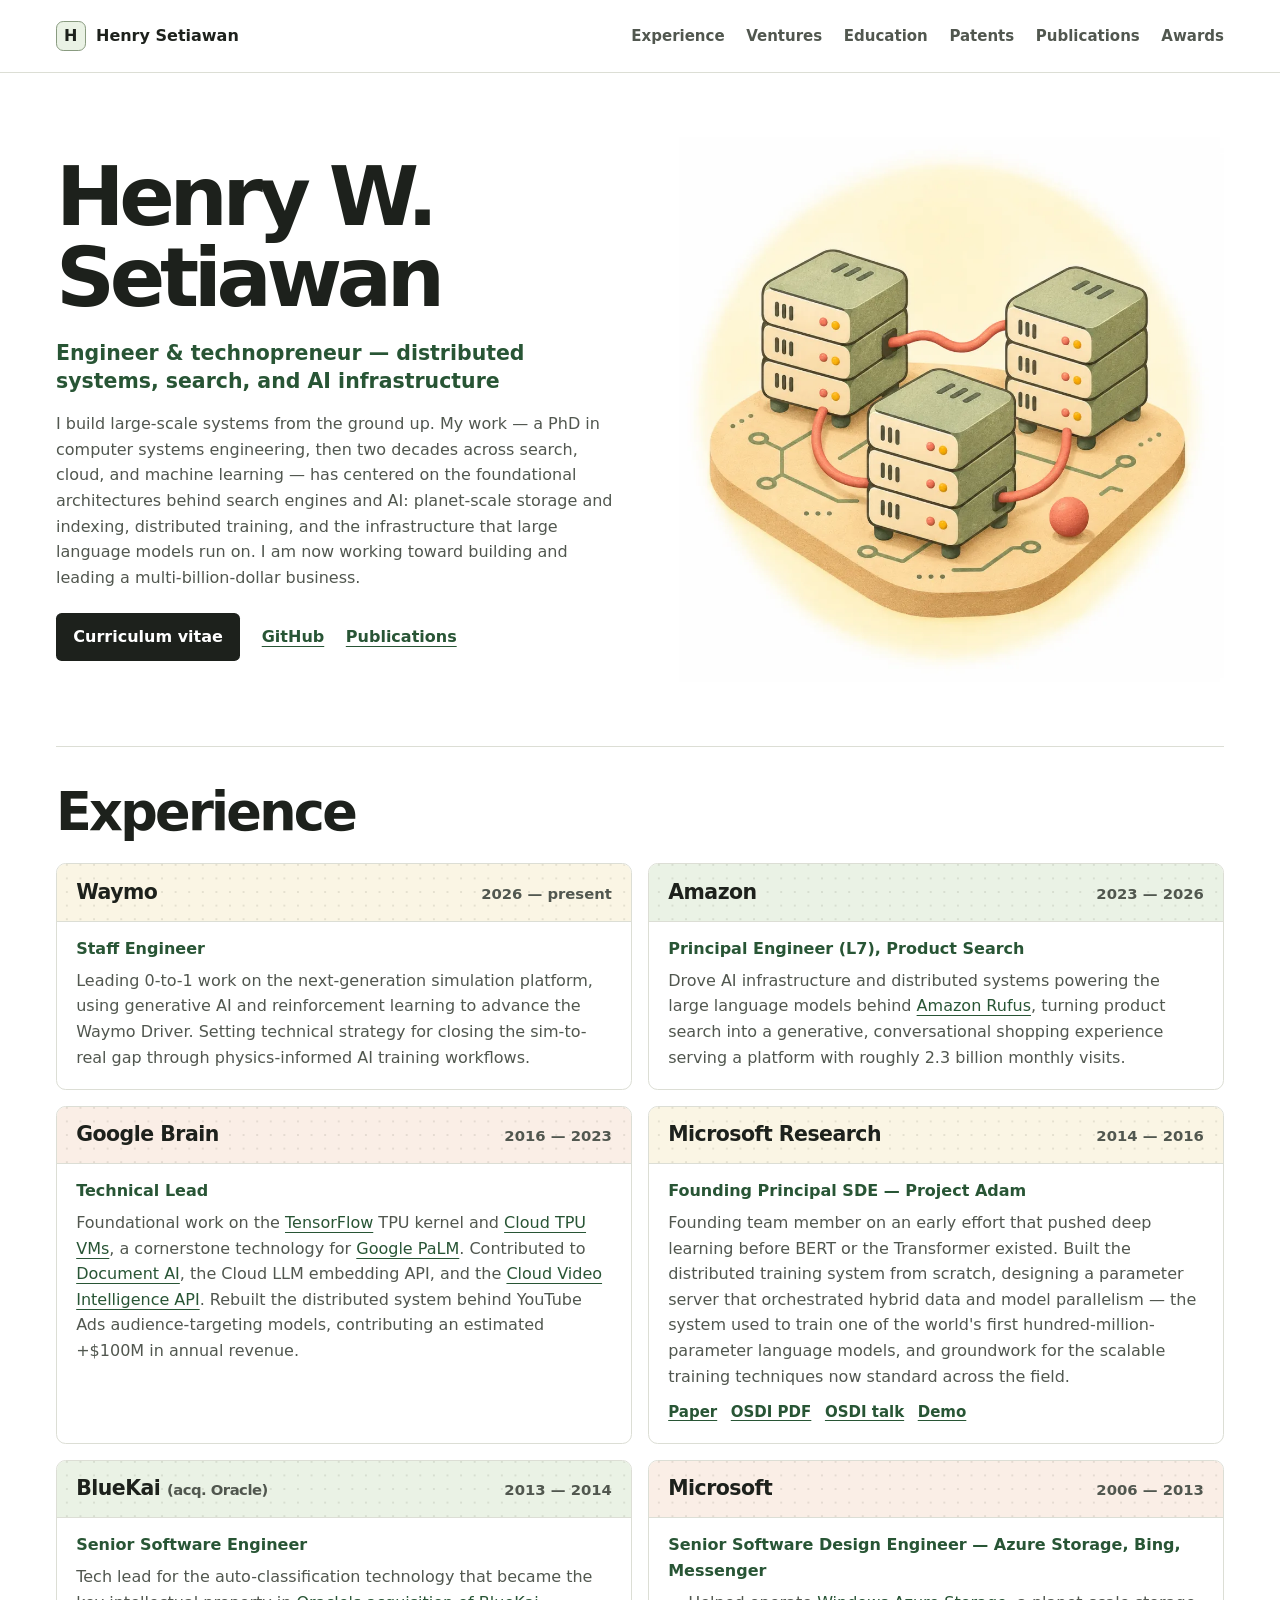
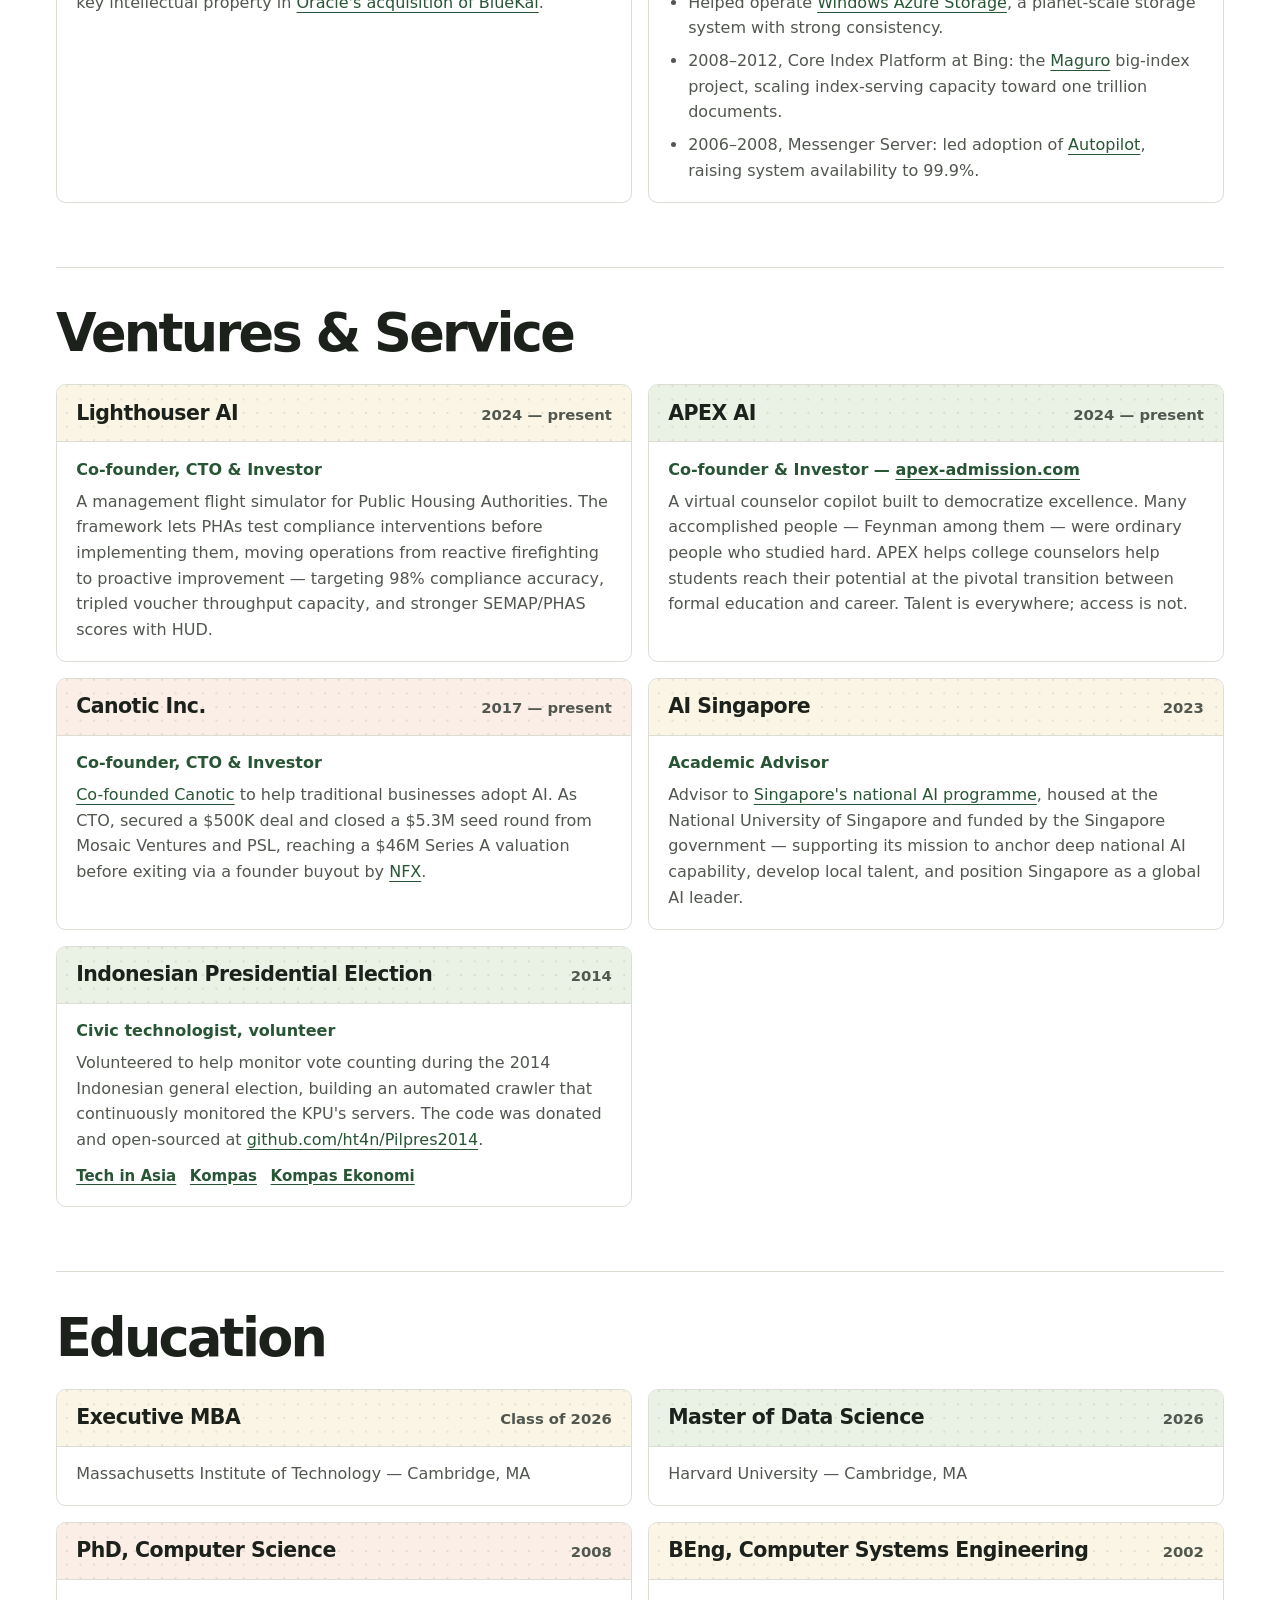
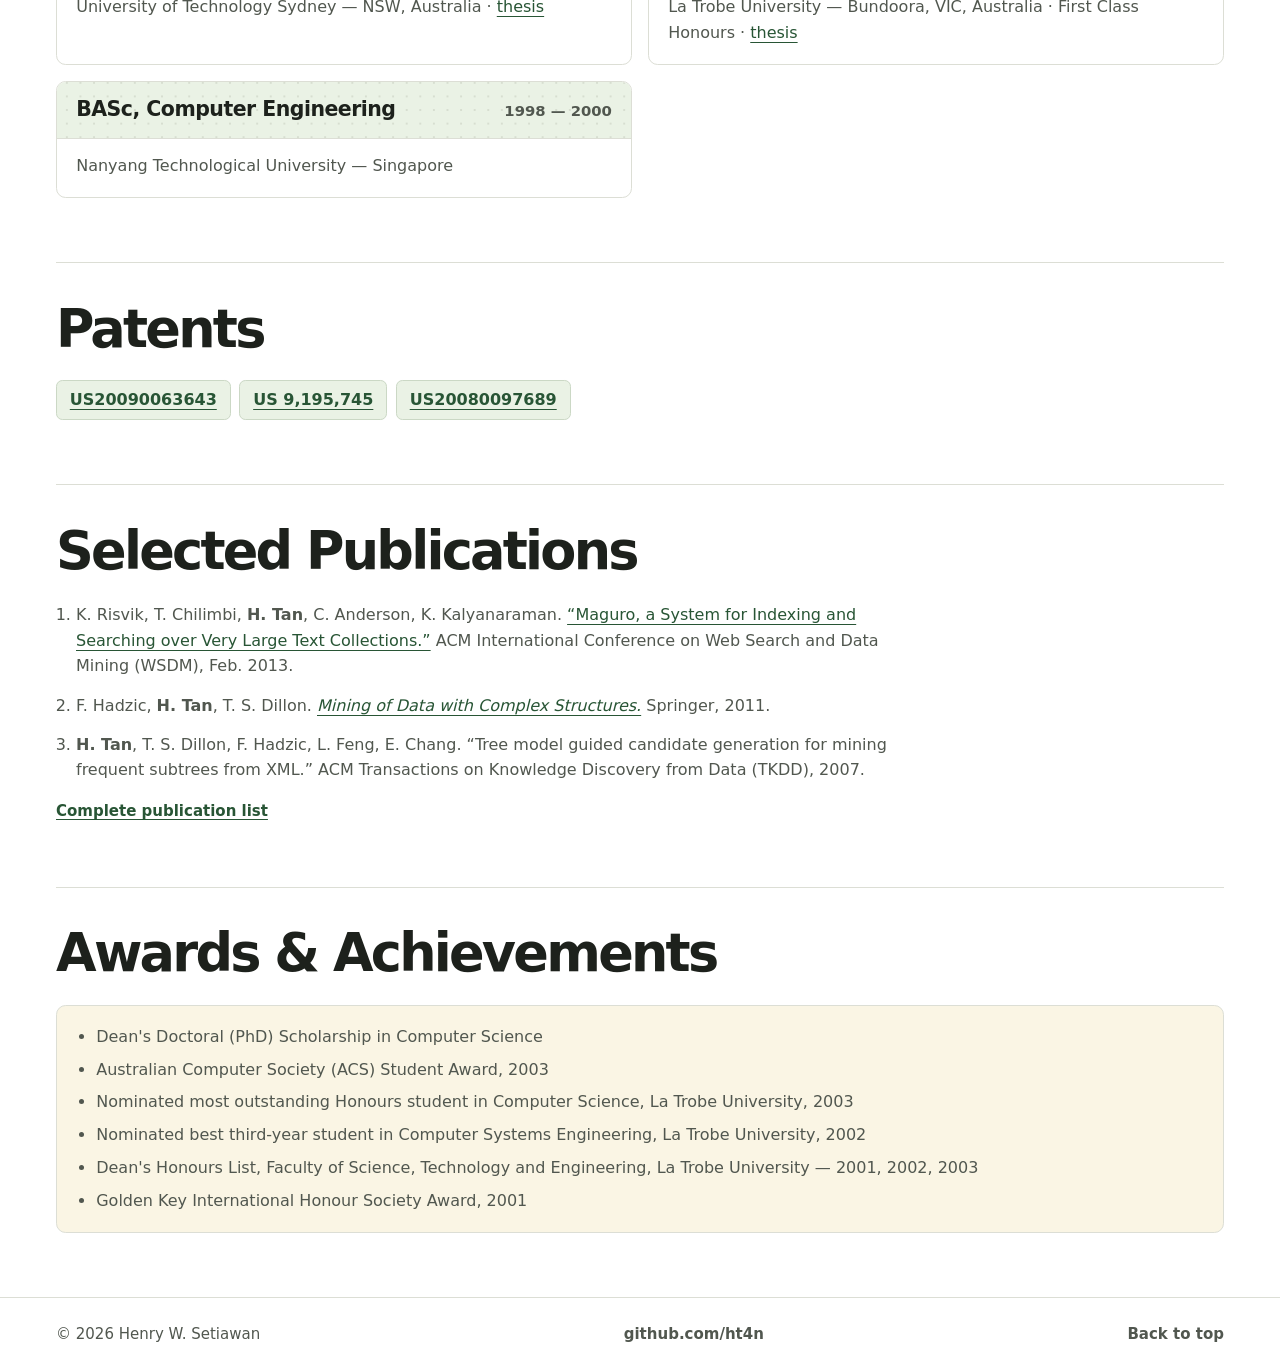
==== index.html @ e6763714 "Port Henry Setiawan’s homepage to GitHub Pages" ====
<!doctype html>
<html lang="en">
<head>
<meta charset="utf-8">
<meta name="viewport" content="width=device-width, initial-scale=1">
<title>Henry W. Setiawan</title>
<meta name="description" content="Henry W. Setiawan — engineer and technopreneur working on large-scale distributed systems, search, and AI infrastructure. Waymo, Amazon Rufus, Google Brain, Microsoft Research.">
<meta name="robots" content="index, follow">
<meta name="author" content="Henry W. Setiawan">
<meta property="og:title" content="Henry W. Setiawan">
<meta property="og:description" content="Engineer and technopreneur. Large-scale distributed systems, search, and AI infrastructure.">
<meta property="og:type" content="profile">
<link rel="canonical" href="https://henryinharvard.github.io/">
<meta property="og:url" content="https://henryinharvard.github.io/">
<link rel="stylesheet" href="styles.css">
<link rel="icon" href="data:image/svg+xml,<svg xmlns='http://www.w3.org/2000/svg' viewBox='0 0 100 100'><text y='.9em' font-size='90' font-family='Georgia,serif'>H</text></svg>">
</head>
<body id="top">
  <a class="skip-link" href="#main">Skip to content</a>
  <header class="site-header">
    <div class="page-width header-inner">
      <a class="wordmark" href="#top"><span class="mark" aria-hidden="true">H</span> Henry Setiawan</a>
      <nav class="site-nav" aria-label="Main navigation">
        <ul>
          <li><a href="#experience">Experience</a></li>
          <li><a href="#ventures">Ventures</a></li>
          <li><a href="#education">Education</a></li>
          <li><a href="#patents">Patents</a></li>
          <li><a href="#publications">Publications</a></li>
          <li><a href="#awards">Awards</a></li>
        </ul>
      </nav>
    </div>
  </header>

  <main class="page-width" id="main" tabindex="-1">
    <section class="hero" aria-labelledby="name">
      <div class="hero-copy">
        <h1 id="name">Henry W.<br>Setiawan</h1>
        <p class="tagline">Engineer &amp; technopreneur — distributed systems, search, and AI infrastructure</p>
        <p class="lede">
          I build large-scale systems from the ground up. My work — a PhD in computer&nbsp;systems
          engineering, then two decades across search, cloud, and machine learning — has centered on the
          foundational architectures behind search engines and AI: planet-scale storage and indexing,
          distributed training, and the infrastructure that large language models run on. I am now
          working toward building and leading a multi-billion-dollar business.
        </p>
        <ul class="contact">
          <li><a class="button" href="#experience">Curriculum vitae</a></li>
          <li><a href="https://github.com/ht4n">GitHub</a></li>
          <li><a href="https://gist.github.com/htansetiawan/162a0cef9d642985502d85c809ff9d5e">Publications</a></li>
        </ul>
      </div>
      <img class="hero-art" src="assets/distributed-systems.webp" width="1000" height="1000" alt="Illustration of interconnected server racks on a circuit board" fetchpriority="high">
    </section>

    <section id="experience">
      <h2>Experience</h2>
      <div class="entry-grid">
        <article class="entry">
          <div class="entry-head">
            <h3>Waymo</h3>
            <span class="dates">2026 — present</span>
          </div>
          <p class="role">Staff Engineer</p>
          <p class="body">
            Leading 0-to-1 work on the next-generation simulation platform, using generative AI and
            reinforcement learning to advance the Waymo Driver. Setting technical strategy for closing
            the sim-to-real gap through physics-informed AI training workflows.
          </p>
        </article>

        <article class="entry">
          <div class="entry-head">
            <h3>Amazon</h3>
            <span class="dates">2023 — 2026</span>
          </div>
          <p class="role">Principal Engineer (L7), Product Search</p>
          <p class="body">
            Drove AI infrastructure and distributed systems powering the large language models behind
            <a href="https://www.aboutamazon.com/news/retail/amazon-rufus">Amazon Rufus</a>, turning
            product search into a generative, conversational shopping experience serving a platform with
            roughly 2.3&nbsp;billion monthly visits.
          </p>
        </article>

        <article class="entry">
          <div class="entry-head">
            <h3>Google Brain</h3>
            <span class="dates">2016 — 2023</span>
          </div>
          <p class="role">Technical Lead</p>
          <p class="body">
            Foundational work on the
            <a href="https://www.tensorflow.org/">TensorFlow</a> TPU kernel and
            <a href="https://cloud.google.com/blog/products/compute/introducing-cloud-tpu-vms">Cloud TPU VMs</a>,
            a cornerstone technology for
            <a href="https://ai.google/discover/palm2/">Google PaLM</a>. Contributed to
            <a href="https://cloud.google.com/document-ai?hl=en">Document AI</a>, the Cloud LLM
            embedding API, and the
            <a href="https://cloud.google.com/video-intelligence?hl=en">Cloud Video Intelligence API</a>.
            Rebuilt the distributed system behind YouTube Ads audience-targeting models, contributing
            an estimated +$100M in annual revenue.
          </p>
        </article>

        <article class="entry">
          <div class="entry-head">
            <h3>Microsoft Research</h3>
            <span class="dates">2014 — 2016</span>
          </div>
          <p class="role">Founding Principal SDE — Project Adam</p>
          <p class="body">
            Founding team member on an early effort that pushed deep learning before BERT or the
            Transformer existed. Built the distributed training system from scratch, designing a
            parameter server that orchestrated hybrid data and model parallelism — the system used to
            train one of the world's first hundred-million-parameter language models, and groundwork
            for the scalable training techniques now standard across the field.
          </p>
          <p class="refs">
            <a href="https://www.microsoft.com/en-us/research/publication/project-adam-building-efficient-scalable-deep-learning-training-system/">Paper</a>
            <a href="https://www.usenix.org/system/files/conference/osdi14/osdi14-paper-chilimbi.pdf">OSDI PDF</a>
            <a href="https://www.youtube.com/watch?v=ylw8wCeqZuw">OSDI talk</a>
            <a href="https://www.youtube.com/watch?v=zOPIvC0MlA4">Demo</a>
          </p>
        </article>

        <article class="entry">
          <div class="entry-head">
            <h3>BlueKai <span class="org-note">(acq. Oracle)</span></h3>
            <span class="dates">2013 — 2014</span>
          </div>
          <p class="role">Senior Software Engineer</p>
          <p class="body">
            Tech lead for the auto-classification technology that became the key intellectual property
            in <a href="https://www.oracle.com/cx/marketing/data-management-platform/">Oracle's acquisition of BlueKai</a>.
          </p>
        </article>

        <article class="entry">
          <div class="entry-head">
            <h3>Microsoft</h3>
            <span class="dates">2006 — 2013</span>
          </div>
          <p class="role">Senior Software Design Engineer — Azure Storage, Bing, Messenger</p>
          <ul class="plain">
            <li>Helped operate <a href="https://azure.microsoft.com/en-us/blog/sosp-paper-windows-azure-storage-a-highly-available-cloud-storage-service-with-strong-consistency/">Windows Azure Storage</a>, a planet-scale storage system with strong consistency.</li>
            <li>2008–2012, Core Index Platform at Bing: the <a href="https://www.microsoft.com/en-us/research/publication/maguro-system-indexing-searching-large-text-collections/">Maguro</a> big-index project, scaling index-serving capacity toward one trillion documents.</li>
            <li>2006–2008, Messenger Server: led adoption of <a href="https://www.microsoft.com/en-us/research/publication/autopilot-automatic-data-center-management/">Autopilot</a>, raising system availability to 99.9%.</li>
          </ul>
        </article>
      </div>
    </section>

    <section id="ventures">
      <h2>Ventures &amp; Service</h2>
      <div class="entry-grid">
        <article class="entry">
          <div class="entry-head">
            <h3>Lighthouser AI</h3>
            <span class="dates">2024 — present</span>
          </div>
          <p class="role">Co-founder, CTO &amp; Investor</p>
          <p class="body">
            A management flight simulator for Public Housing Authorities. The framework lets PHAs test
            compliance interventions before implementing them, moving operations from reactive
            firefighting to proactive improvement — targeting 98% compliance accuracy, tripled voucher
            throughput capacity, and stronger SEMAP/PHAS scores with HUD.
          </p>
        </article>

        <article class="entry">
          <div class="entry-head">
            <h3>APEX AI</h3>
            <span class="dates">2024 — present</span>
          </div>
          <p class="role">Co-founder &amp; Investor — <a href="http://apex-admission.com">apex-admission.com</a></p>
          <p class="body">
            A virtual counselor copilot built to democratize excellence. Many accomplished people —
            Feynman among them — were ordinary people who studied hard. APEX helps college counselors
            help students reach their potential at the pivotal transition between formal education and
            career. Talent is everywhere; access is not.
          </p>
        </article>

        <article class="entry">
          <div class="entry-head">
            <h3>Canotic Inc.</h3>
            <span class="dates">2017 — present</span>
          </div>
          <p class="role">Co-founder, CTO &amp; Investor</p>
          <p class="body">
            <a href="https://www.geekwire.com/2018/former-mit-google-researchers-raise-5-3m-artificial-intellgience-compiler-startup-canotic/">Co-founded Canotic</a>
            to help traditional businesses adopt AI. As CTO, secured a $500K deal and closed a $5.3M
            seed round from Mosaic Ventures and PSL, reaching a $46M Series A valuation before exiting
            via a founder buyout by <a href="https://www.nfx.com/">NFX</a>.
          </p>
        </article>

        <article class="entry">
          <div class="entry-head">
            <h3>AI Singapore</h3>
            <span class="dates">2023</span>
          </div>
          <p class="role">Academic Advisor</p>
          <p class="body">
            Advisor to <a href="https://aisingapore.org/">Singapore's national AI programme</a>, housed
            at the National University of Singapore and funded by the Singapore government — supporting
            its mission to anchor deep national AI capability, develop local talent, and position
            Singapore as a global AI leader.
          </p>
        </article>

        <article class="entry">
          <div class="entry-head">
            <h3>Indonesian Presidential Election</h3>
            <span class="dates">2014</span>
          </div>
          <p class="role">Civic technologist, volunteer</p>
          <p class="body">
            Volunteered to help monitor vote counting during the 2014 Indonesian general election,
            building an automated crawler that continuously monitored the KPU's servers. The code was
            donated and open-sourced at
            <a href="https://github.com/ht4n/Pilpres2014">github.com/ht4n/Pilpres2014</a>.
          </p>
          <p class="refs">
            <a href="https://www.techinasia.com/pilpres2014-open-source-indonesia-president-election-vote-counting-site">Tech in Asia</a>
            <a href="https://tekno.kompas.com/read/2014/07/20/15310027/Peneliti.Microsoft.ikut.Awasi.Hitung.Suara.Pilpres.2014">Kompas</a>
            <a href="https://ekonomi.kompas.com/read/2014/07/23/10405767/Bikin.Bangga.Semangat.Kolaborasi.Teknologi.untuk.Pilpres.2014?page=all">Kompas Ekonomi</a>
          </p>
        </article>
      </div>
    </section>

    <section id="education">
      <h2>Education</h2>
      <div class="entry-grid">
        <article class="entry">
          <div class="entry-head">
            <h3>Executive MBA</h3>
            <span class="dates">Class of 2026</span>
          </div>
          <p class="edu-inst">Massachusetts Institute of Technology — Cambridge, MA</p>
        </article>

        <article class="entry">
          <div class="entry-head">
            <h3>Master of Data Science</h3>
            <span class="dates">2026</span>
          </div>
          <p class="edu-inst">Harvard University — Cambridge, MA</p>
        </article>

        <article class="entry">
          <div class="entry-head">
            <h3>PhD, Computer Science</h3>
            <span class="dates">2008</span>
          </div>
          <p class="edu-inst">
            University of Technology Sydney — NSW, Australia ·
            <a href="https://opus.lib.uts.edu.au/handle/10453/37381">thesis</a>
          </p>
        </article>

        <article class="entry">
          <div class="entry-head">
            <h3>BEng, Computer Systems Engineering</h3>
            <span class="dates">2002</span>
          </div>
          <p class="edu-inst">
            La Trobe University — Bundoora, VIC, Australia · First Class Honours ·
            <a href="https://app.box.com/s/bvx2cashpu587sfx6hl5">thesis</a>
          </p>
        </article>

        <article class="entry">
          <div class="entry-head">
            <h3>BASc, Computer Engineering</h3>
            <span class="dates">1998 — 2000</span>
          </div>
          <p class="edu-inst">Nanyang Technological University — Singapore</p>
        </article>
      </div>
    </section>

    <section id="patents">
      <h2>Patents</h2>
      <ul class="chips">
        <li><a href="https://patents.google.com/patent/US20090063643">US20090063643</a></li>
        <li><a href="https://patents.justia.com/patent/9195745">US 9,195,745</a></li>
        <li><a href="https://patents.justia.com/patent/20080097689">US20080097689</a></li>
      </ul>
    </section>

    <section id="publications">
      <h2>Selected Publications</h2>
      <ol class="pubs">
        <li>
          K. Risvik, T. Chilimbi, <strong>H. Tan</strong>, C. Anderson, K. Kalyanaraman.
          <a href="http://research.microsoft.com/~trishulc/papers/Maguro.pdf">“Maguro, a System for Indexing and Searching over Very Large Text Collections.”</a>
          ACM International Conference on Web Search and Data Mining (WSDM), Feb. 2013.
        </li>
        <li>
          F. Hadzic, <strong>H. Tan</strong>, T. S. Dillon.
          <a href="https://link.springer.com/book/10.1007/978-3-642-17557-2"><em>Mining of Data with Complex Structures.</em></a>
          Springer, 2011.
        </li>
        <li>
          <strong>H. Tan</strong>, T. S. Dillon, F. Hadzic, L. Feng, E. Chang.
          “Tree model guided candidate generation for mining frequent subtrees from XML.”
          ACM Transactions on Knowledge Discovery from Data (TKDD), 2007.
        </li>
      </ol>
      <p class="refs publication-list">
        <a href="https://gist.github.com/htansetiawan/162a0cef9d642985502d85c809ff9d5e">Complete publication list</a>
      </p>
    </section>

    <section id="awards">
      <h2>Awards &amp; Achievements</h2>
      <ul class="plain">
        <li>Dean's Doctoral (PhD) Scholarship in Computer Science</li>
        <li>Australian Computer Society (ACS) Student Award, 2003</li>
        <li>Nominated most outstanding Honours student in Computer Science, La Trobe University, 2003</li>
        <li>Nominated best third-year student in Computer Systems Engineering, La Trobe University, 2002</li>
        <li>Dean's Honours List, Faculty of Science, Technology and Engineering, La Trobe University — 2001, 2002, 2003</li>
        <li>Golden Key International Honour Society Award, 2001</li>
      </ul>
    </section>
  </main>

  <footer class="site-footer">
    <div class="page-width footer-inner">
      <span>© <span id="year">2026</span> Henry W. Setiawan</span>
      <span><a href="https://github.com/ht4n">github.com/ht4n</a></span>
      <a href="#top">Back to top</a>
    </div>
  </footer>
  <script>
    document.getElementById('year').textContent = new Date().getFullYear();
  </script>
</body>
</html>
---- styles.css ----
:root {
  color-scheme: light;
  font-family: system-ui, sans-serif;
  --ink: #1d211c;
  --muted: #51574f;
  --line: #dcded5;
  --green: #285535;
  --yellow: #fae5a1;
  --sage: #eaf2e5;
  --peach: #faeee6;
  --cream: #faf5e4;
  --page-width: 73rem;
}

*, *::before, *::after {
  box-sizing: border-box;
}

html {
  scroll-behavior: smooth;
}

body {
  margin: 0;
  background: white;
  color: var(--ink);
  line-height: 1.6;
}

h1, h2, h3, p {
  margin: 0;
}

a {
  color: var(--green);
  text-underline-offset: .22em;
  overflow-wrap: anywhere;
}

a:hover {
  color: var(--ink);
}

a:focus-visible {
  outline: 2px solid var(--green);
  outline-offset: 4px;
}

.page-width {
  width: min(var(--page-width), calc(100% - 5rem));
  margin-inline: auto;
}

.skip-link {
  position: absolute;
  z-index: 1;
  inset: .75rem auto auto .75rem;
  padding: .5rem .85rem;
  border-radius: .35rem;
  color: var(--ink);
  background: var(--yellow);
  transform: translateY(-200%);
}

.skip-link:focus {
  transform: none;
}

.site-header {
  border-bottom: 1px solid var(--line);
}

.header-inner, .footer-inner {
  display: flex;
  align-items: center;
  justify-content: space-between;
  gap: .75rem 1.5rem;
  min-height: 4.5rem;
}

.wordmark {
  display: inline-flex;
  align-items: center;
  gap: .65rem;
  color: var(--ink);
  font-weight: 760;
  text-decoration: none;
  white-space: nowrap;
}

.mark {
  display: grid;
  place-items: center;
  width: 1.85rem;
  aspect-ratio: 1;
  border: 1px solid #899b80;
  border-radius: .45rem;
  background: var(--sage);
}

.site-nav ul, .contact, .chips {
  display: flex;
  flex-wrap: wrap;
  align-items: center;
  gap: .65rem 1.35rem;
  margin: 0;
  padding: 0;
  list-style: none;
}

.site-nav a, .site-footer a {
  color: var(--muted);
  font-size: .9375rem;
  font-weight: 630;
  text-decoration: none;
}

.site-nav a:hover, .site-footer a:hover {
  color: var(--ink);
  text-decoration: underline;
}

.hero {
  display: grid;
  grid-template-columns: minmax(0, 1.05fr) minmax(0, 1fr);
  align-items: center;
  gap: clamp(1.5rem, 4vw, 4rem);
  padding-block: clamp(2.5rem, 5vw, 5rem);
}

.hero h1 {
  font-size: clamp(3.25rem, 6.4vw, 6rem);
  font-weight: 820;
  letter-spacing: -.065em;
  line-height: .98;
}

.tagline {
  max-width: 33rem;
  margin-top: 1.3rem;
  color: var(--green);
  font-size: clamp(1.075rem, 1.6vw, 1.3rem);
  font-weight: 700;
  line-height: 1.4;
}

.lede {
  max-width: 35rem;
  margin-block: .95rem 1.4rem;
  color: var(--muted);
}

.contact {
  font-weight: 680;
}

.button {
  display: inline-block;
  padding: .72rem 1.08rem;
  border-radius: .35rem;
  background: var(--ink);
  color: white;
  text-decoration: none;
}

.button:hover {
  background: var(--green);
  color: white;
}

.hero-art {
  display: block;
  width: 100%;
  height: auto;
}

main > section[id] {
  padding-block: 2.35rem 0;
  border-top: 1px solid var(--line);
  scroll-margin-top: 1rem;
}

main > section[id] + section[id] {
  margin-top: clamp(2.65rem, 5vw, 4.5rem);
}

h2 {
  margin-bottom: 1.4rem;
  font-size: clamp(2rem, 4.1vw, 3.4rem);
  letter-spacing: -.052em;
  line-height: 1.08;
}

.entry-grid {
  display: grid;
  grid-template-columns: repeat(2, minmax(0, 1fr));
  gap: 1rem;
}

.entry, #awards .plain {
  overflow: hidden;
  border: 1px solid var(--line);
  border-radius: .6rem;
}

.entry {
  --card-color: var(--cream);
  padding-bottom: 1.15rem;
}

.entry:nth-child(3n + 2) {
  --card-color: var(--sage);
}

.entry:nth-child(3n + 3) {
  --card-color: var(--peach);
}

.entry-head {
  display: flex;
  flex-wrap: wrap;
  align-items: baseline;
  justify-content: space-between;
  gap: .25rem 1rem;
  padding: .95rem 1.2rem;
  border-bottom: 1px solid var(--line);
  background:
    radial-gradient(circle, #55554425 .65px, transparent 1px) right center / .85rem .85rem,
    var(--card-color);
}

h3 {
  font-size: 1.28rem;
  line-height: 1.25;
  letter-spacing: -.025em;
}

.org-note, .dates {
  color: var(--muted);
  font-size: .925rem;
  font-weight: 600;
}

.dates {
  font-variant-numeric: tabular-nums;
}

.entry > :not(.entry-head) {
  margin-inline: 1.2rem;
}

.role, .edu-inst {
  margin-top: .9rem;
}

.role {
  margin-bottom: .4rem;
  color: var(--green);
  font-weight: 670;
}

.body, .edu-inst, .plain, .pubs {
  color: var(--muted);
}

.plain, .pubs {
  margin-block: 0;
  padding-inline-start: 1.25rem;
}

.plain li + li, .pubs li + li {
  margin-top: .45rem;
}

.refs {
  display: flex;
  flex-wrap: wrap;
  gap: .25rem .85rem;
  margin-top: .7rem;
  font-size: .9375rem;
  font-weight: 650;
}

.chips {
  gap: .55rem;
}

.chips a {
  display: inline-block;
  padding: .4rem .8rem;
  border: 1px solid #cbd8c5;
  border-radius: .4rem;
  background: var(--sage);
  font-weight: 650;
}

.pubs {
  max-width: 55rem;
}

.pubs li + li {
  margin-top: .85rem;
}

.publication-list {
  margin-top: 1rem;
}

#awards .plain {
  padding: 1.15rem 1.2rem 1.15rem 2.45rem;
  background: var(--cream);
}

.site-footer {
  margin-top: clamp(2.65rem, 5vw, 4.5rem);
  border-top: 1px solid var(--line);
  color: var(--muted);
  font-size: .9375rem;
}

@media (max-width: 56rem) {
  .header-inner {
    flex-wrap: wrap;
    padding-block: .75rem;
  }

  .page-width {
    width: calc(100% - 3rem);
  }
}

@media (max-width: 44rem) {
  .hero, .entry-grid {
    grid-template-columns: minmax(0, 1fr);
  }

  .hero {
    gap: 0;
    padding-bottom: .75rem;
  }

  .hero-art {
    justify-self: center;
    max-width: 24rem;
  }
}

@media (max-width: 31rem) {
  .page-width {
    width: calc(100% - 2rem);
  }

  .site-nav ul {
    gap: .3rem 1rem;
  }

  .footer-inner {
    flex-wrap: wrap;
    justify-content: flex-start;
    padding-block: .75rem;
  }
}

@media (prefers-reduced-motion: reduce) {
  html {
    scroll-behavior: auto;
  }
}

@media print {
  .site-header, .hero-art, .contact, .site-footer a {
    display: none;
  }

  .page-width {
    width: 100%;
  }

  .hero, .entry-grid {
    display: block;
  }

  .hero {
    padding-block: 0 1rem;
  }

  .hero h1 {
    font-size: 26pt;
  }

  .entry {
    break-inside: avoid;
    margin-bottom: .5rem;
  }
}
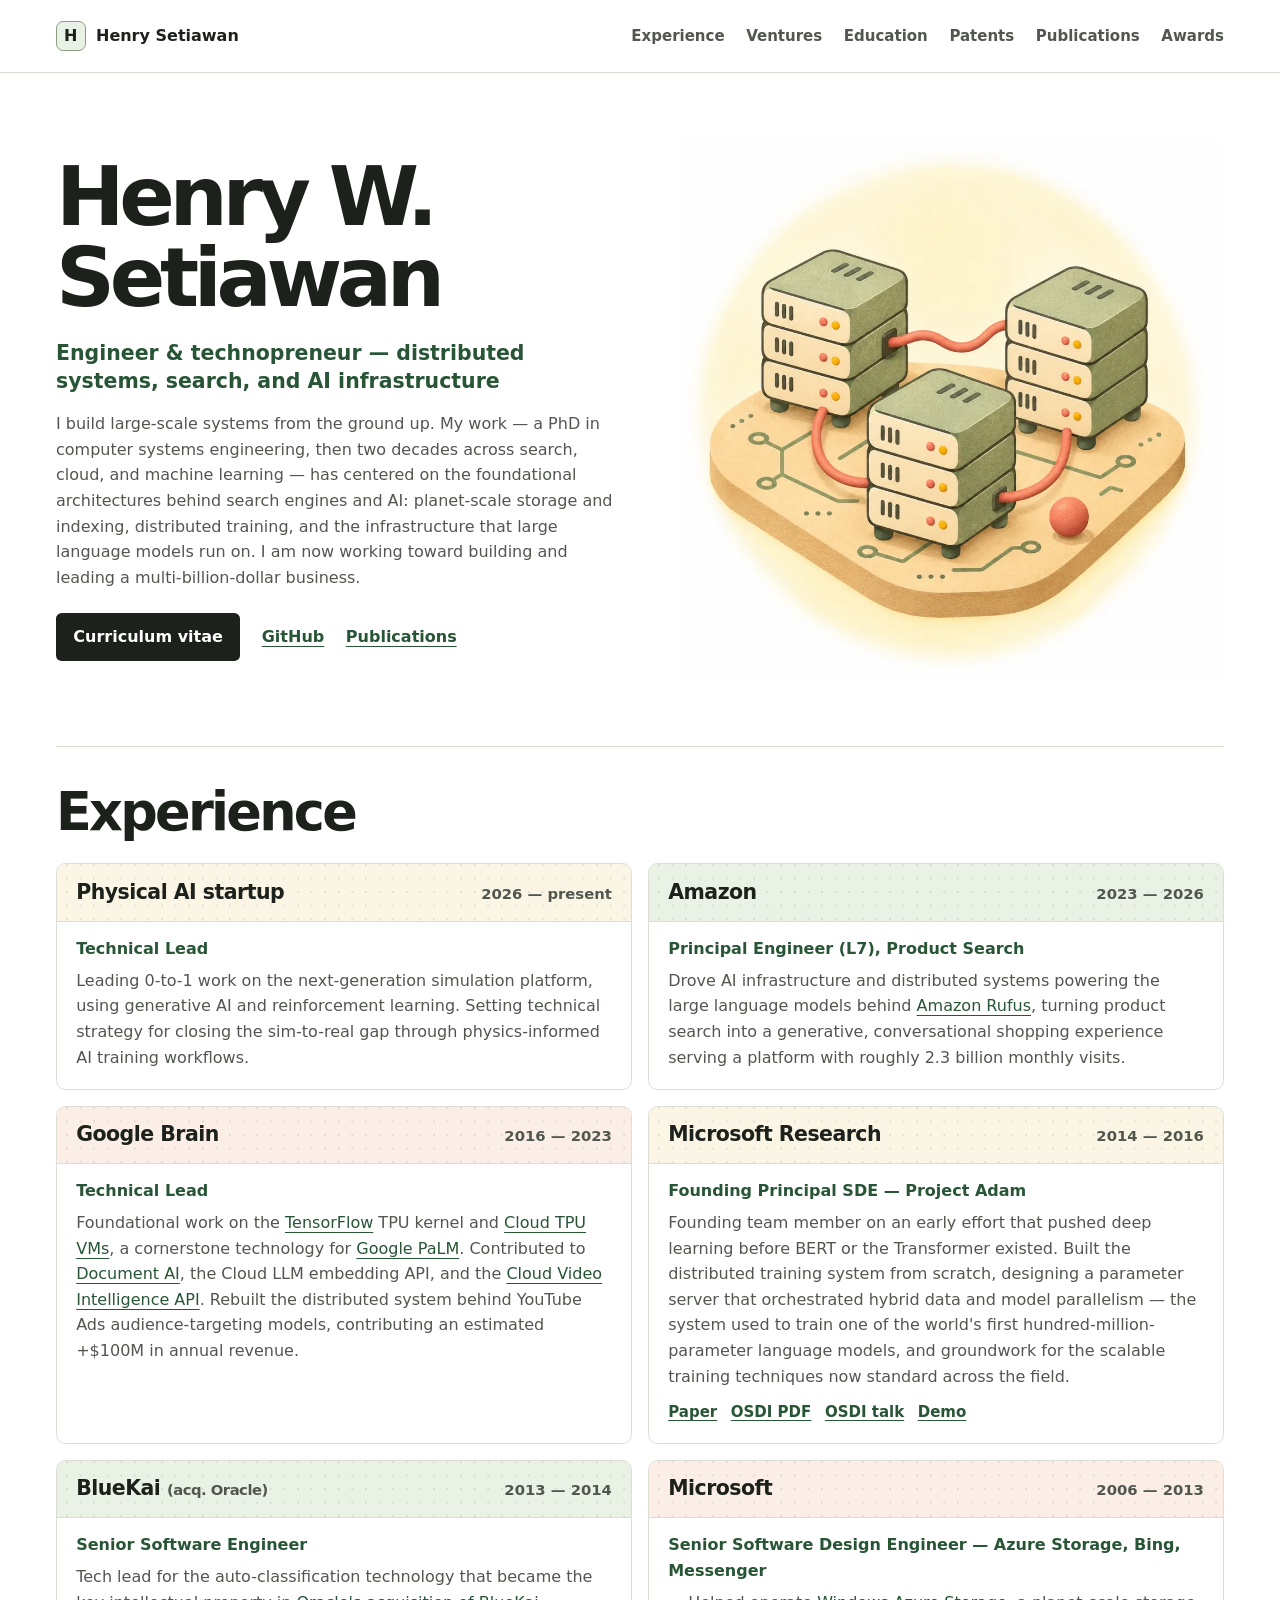
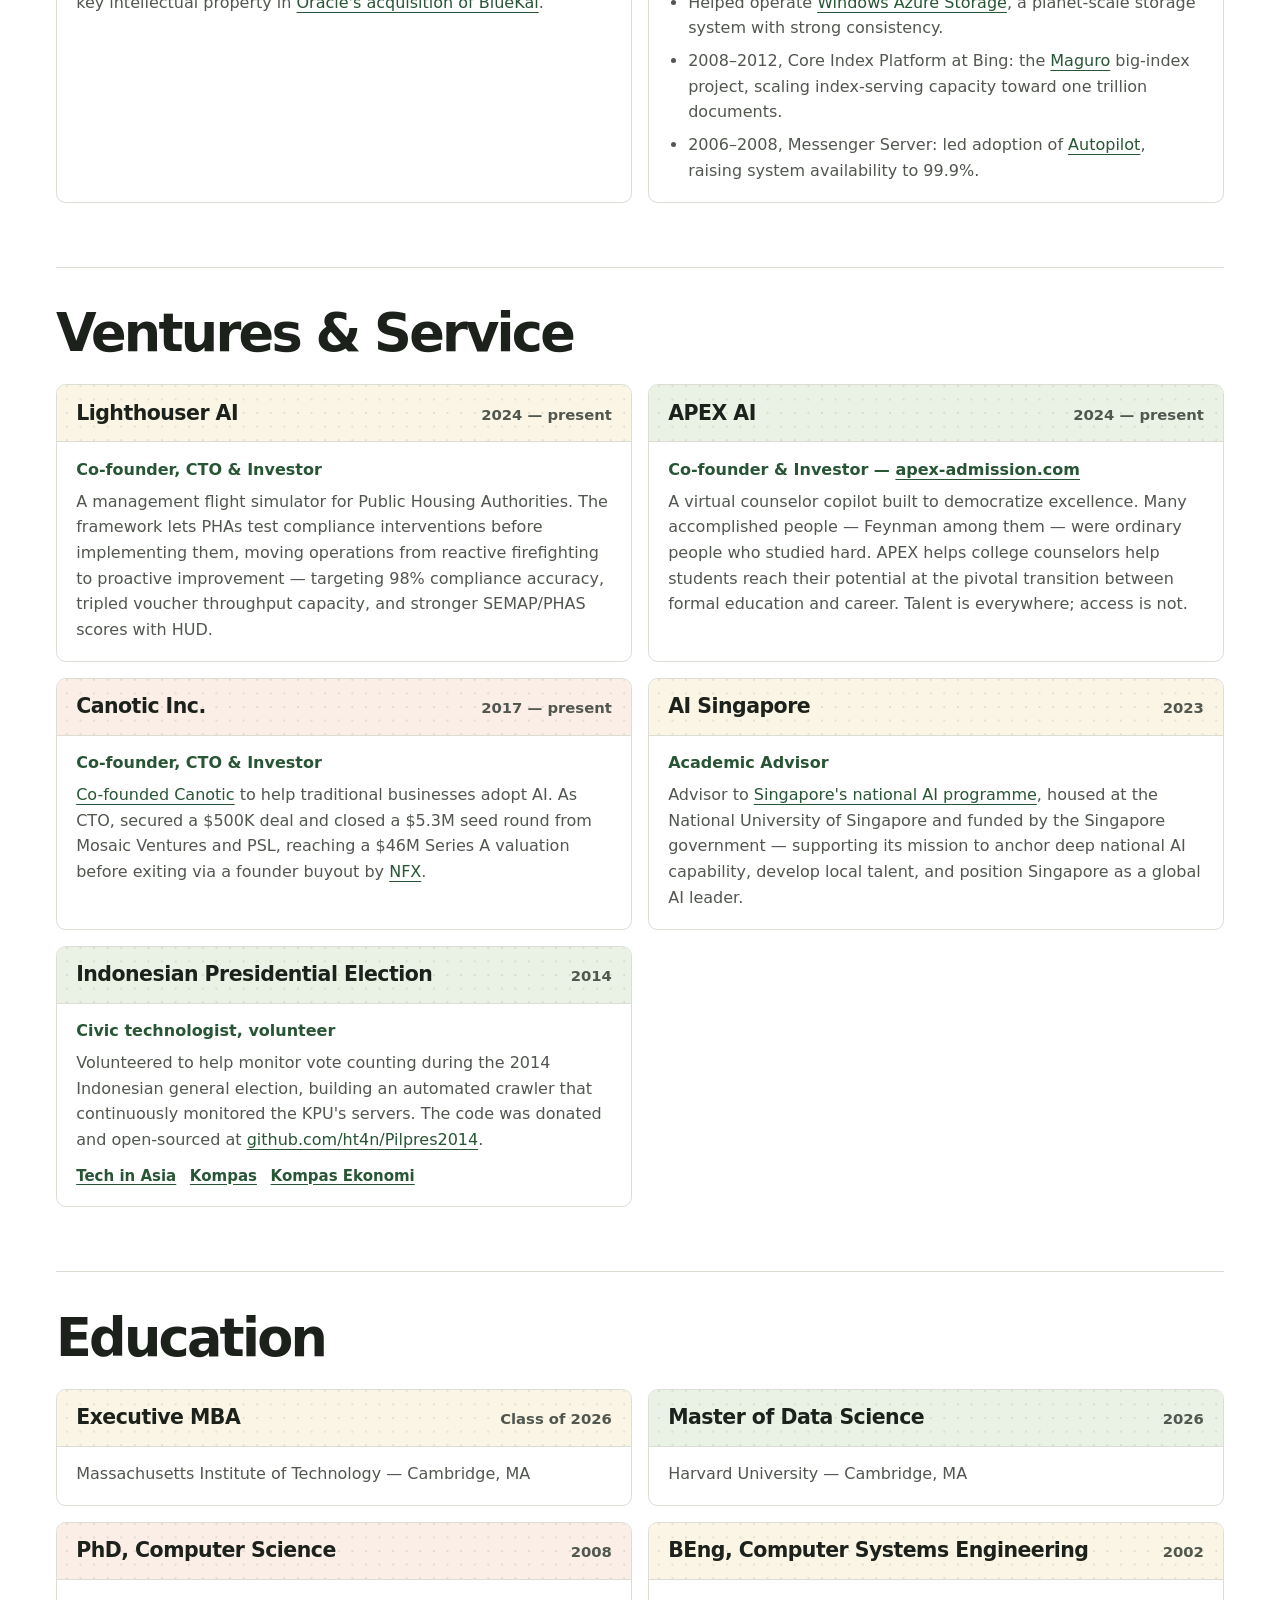
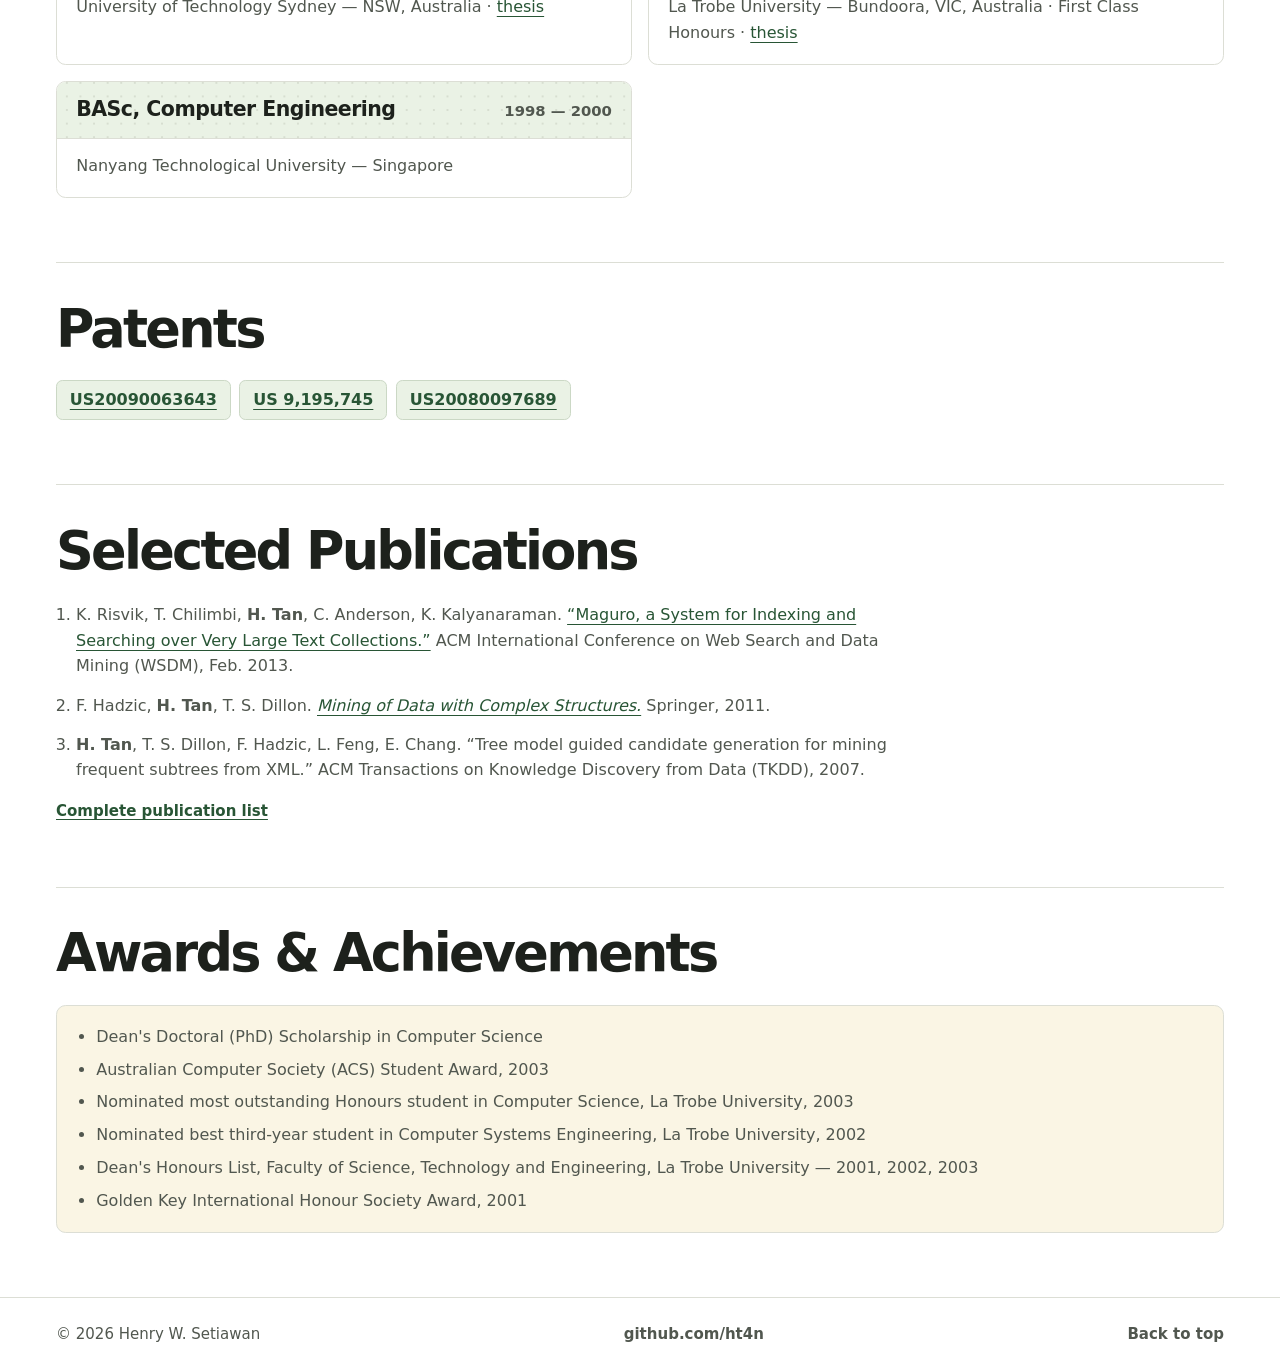
==== commit 326e81ff: "Update current experience to Physical AI startup" ====
--- a/index.html
+++ b/index.html
@@ -4,7 +4,7 @@
 <meta charset="utf-8">
 <meta name="viewport" content="width=device-width, initial-scale=1">
 <title>Henry W. Setiawan</title>
-<meta name="description" content="Henry W. Setiawan — engineer and technopreneur working on large-scale distributed systems, search, and AI infrastructure. Waymo, Amazon Rufus, Google Brain, Microsoft Research.">
+<meta name="description" content="Henry W. Setiawan — engineer and technopreneur working on large-scale distributed systems, search, and AI infrastructure. Amazon Rufus, Google Brain, Microsoft Research.">
 <meta name="robots" content="index, follow">
 <meta name="author" content="Henry W. Setiawan">
 <meta property="og:title" content="Henry W. Setiawan">
@@ -59,14 +59,14 @@
       <div class="entry-grid">
         <article class="entry">
           <div class="entry-head">
-            <h3>Waymo</h3>
+            <h3>Physical AI startup</h3>
             <span class="dates">2026 — present</span>
           </div>
-          <p class="role">Staff Engineer</p>
+          <p class="role">Technical Lead</p>
           <p class="body">
             Leading 0-to-1 work on the next-generation simulation platform, using generative AI and
-            reinforcement learning to advance the Waymo Driver. Setting technical strategy for closing
-            the sim-to-real gap through physics-informed AI training workflows.
+            reinforcement learning. Setting technical strategy for closing the sim-to-real gap
+            through physics-informed AI training workflows.
           </p>
         </article>
 
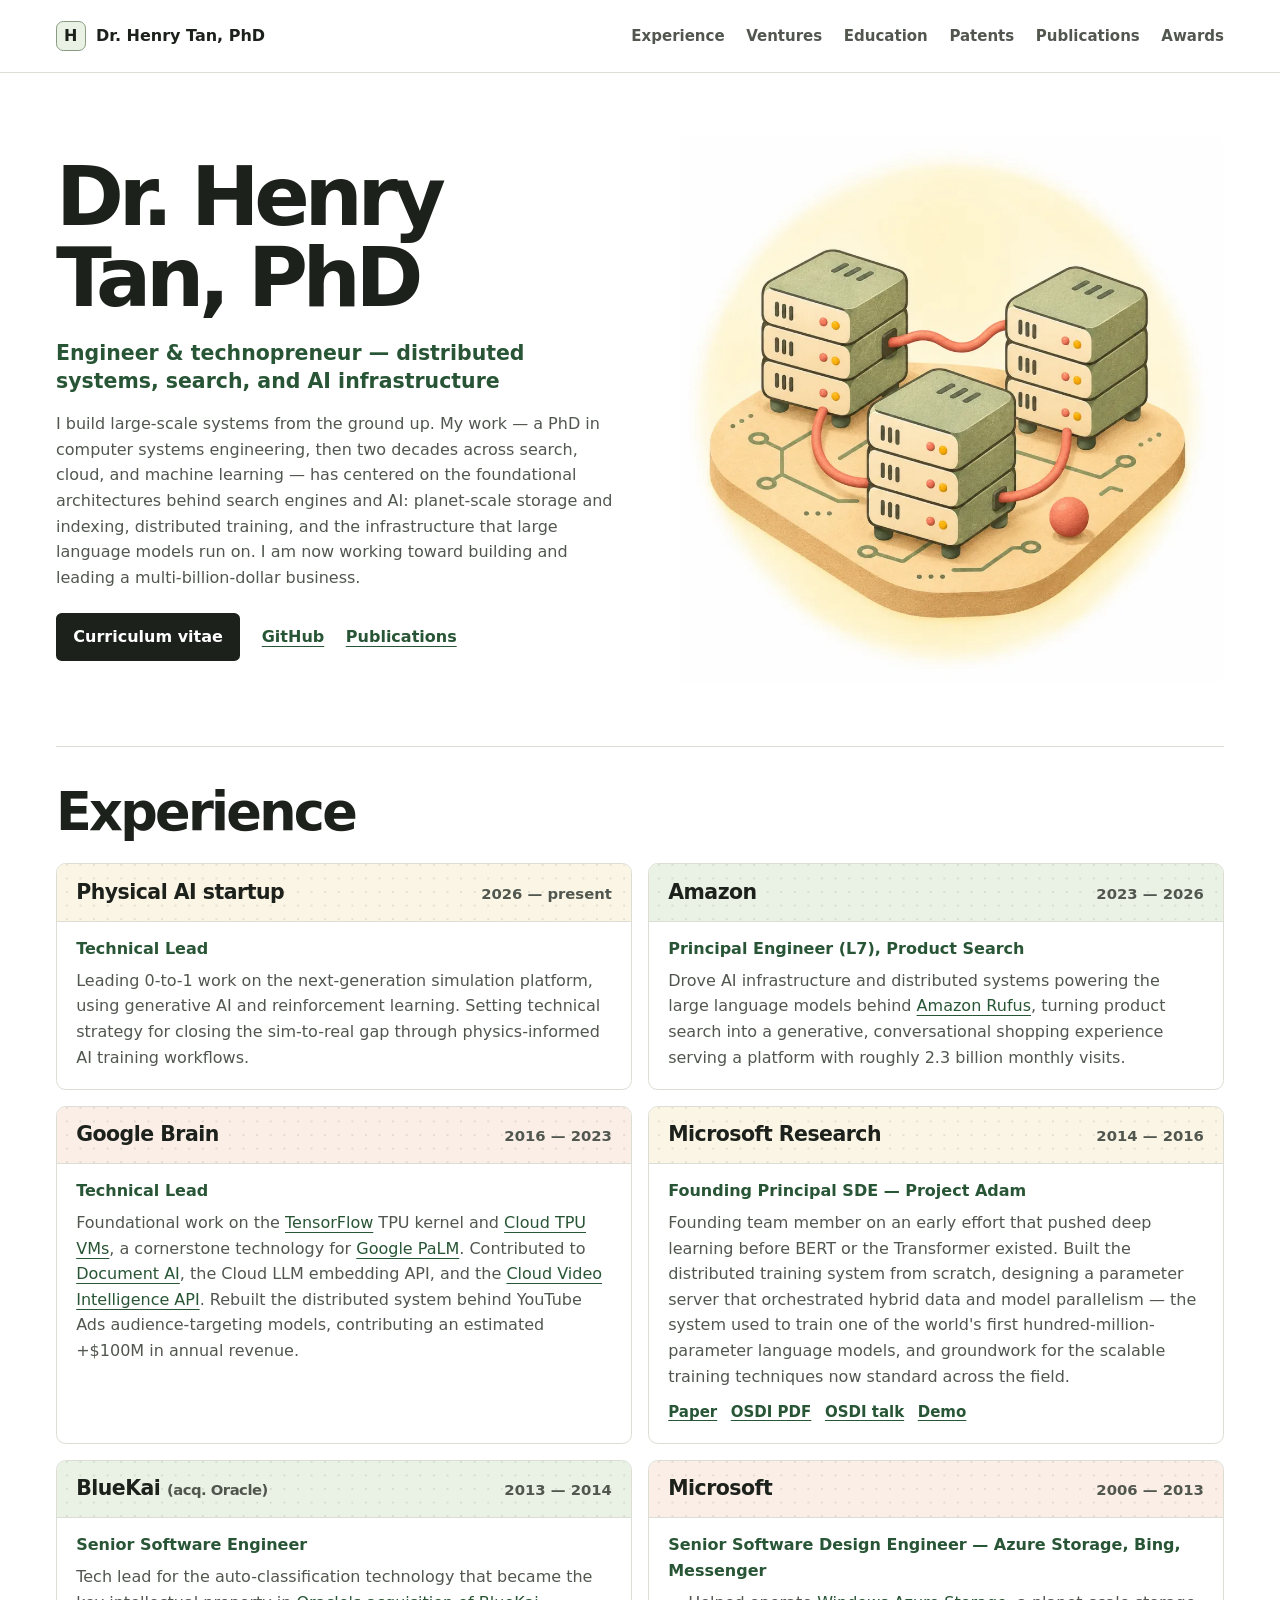
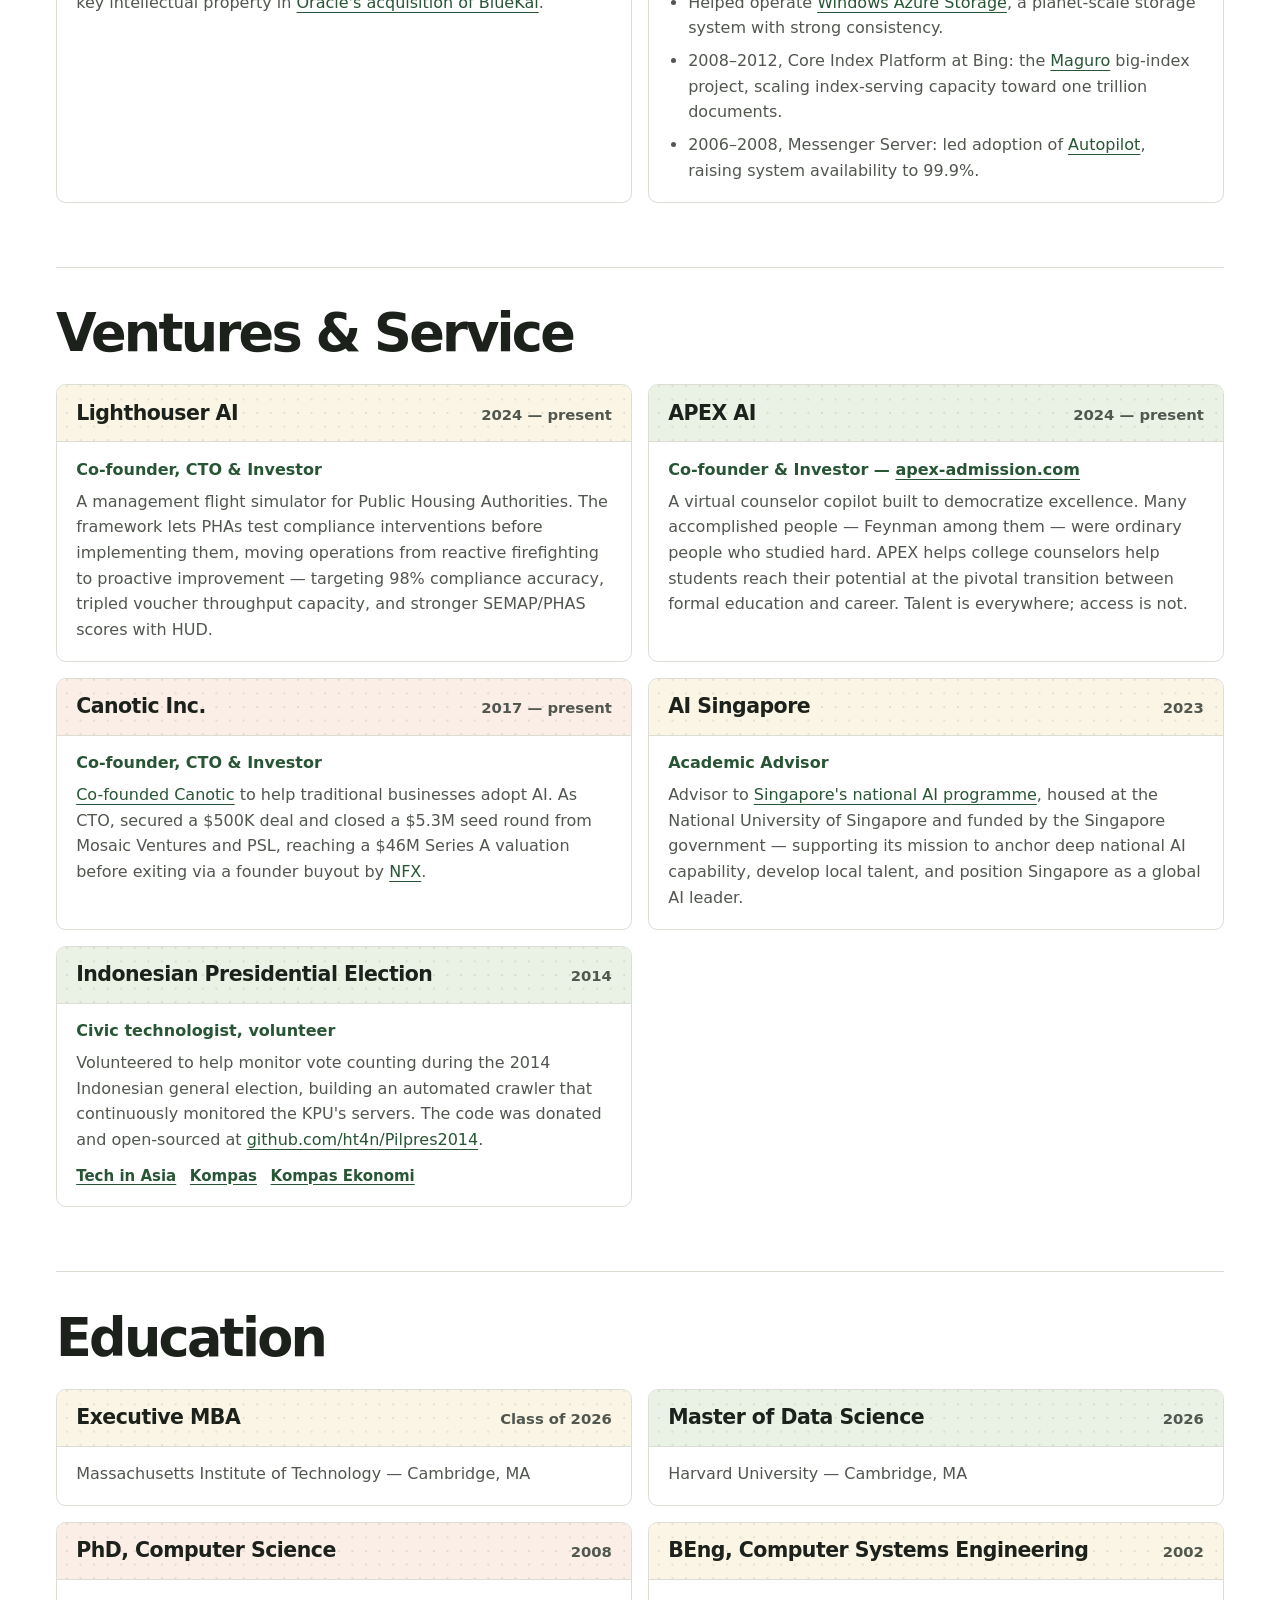
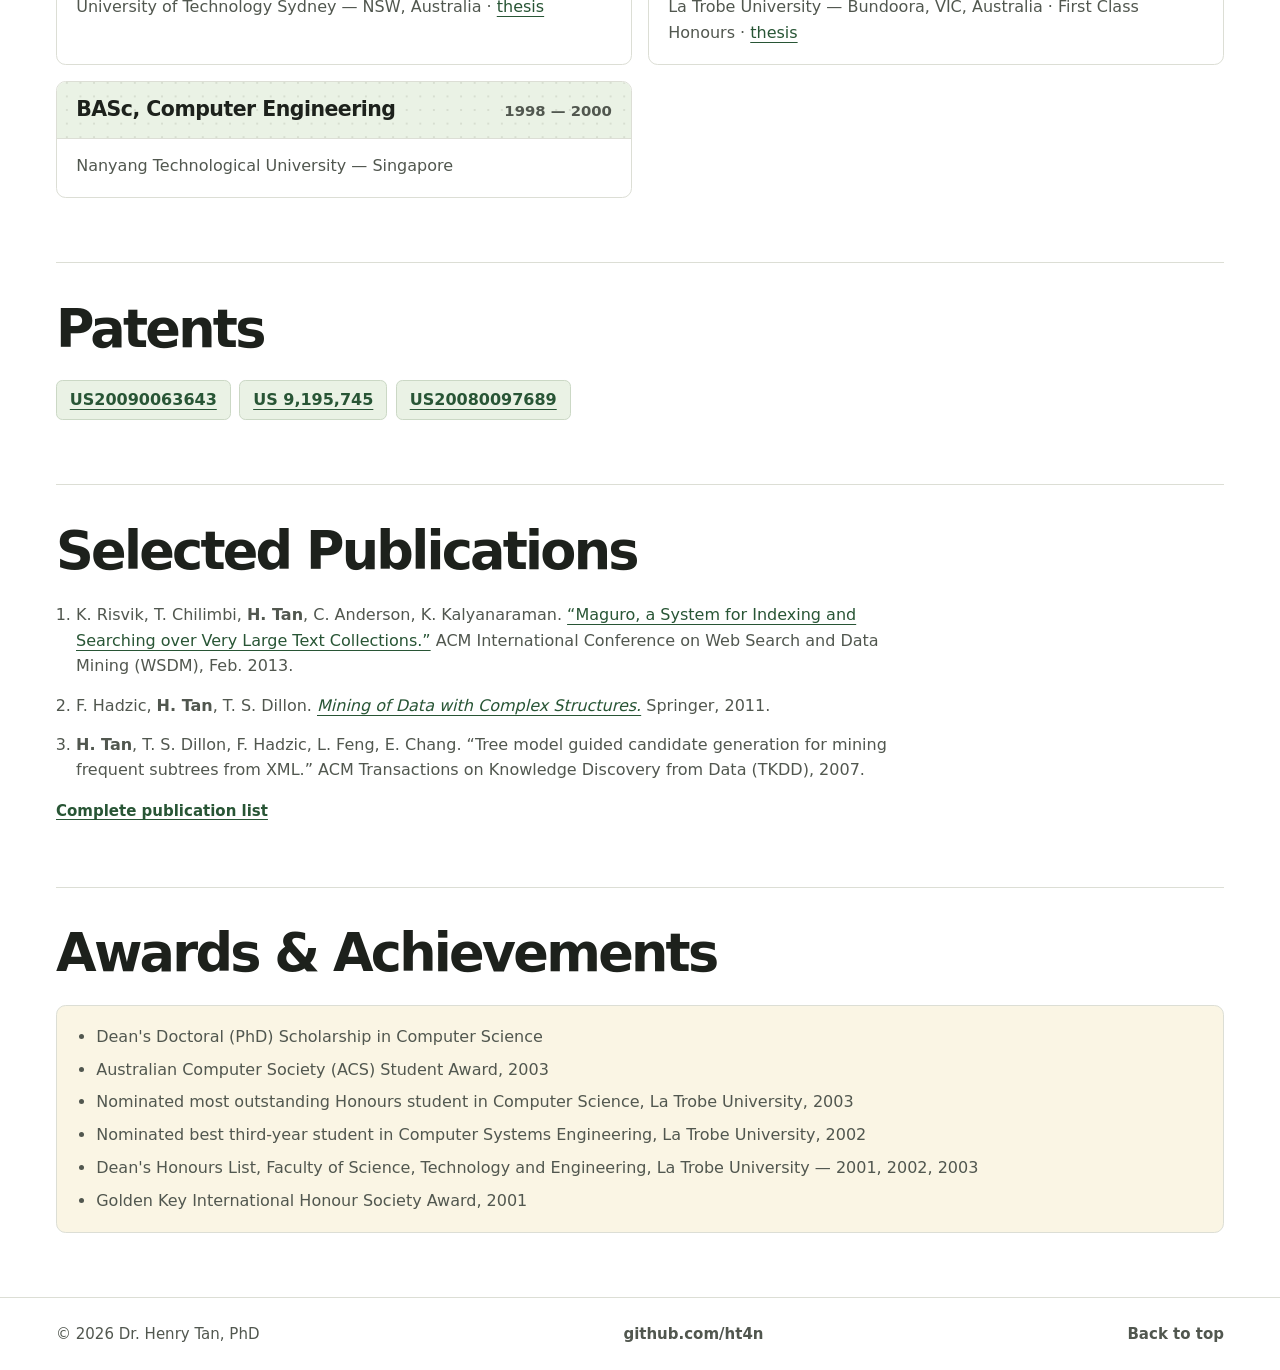
==== commit a8cbcebb: "Update homepage name to Dr. Henry Tan, PhD" ====
--- a/index.html
+++ b/index.html
@@ -3,11 +3,11 @@
 <head>
 <meta charset="utf-8">
 <meta name="viewport" content="width=device-width, initial-scale=1">
-<title>Henry W. Setiawan</title>
-<meta name="description" content="Henry W. Setiawan — engineer and technopreneur working on large-scale distributed systems, search, and AI infrastructure. Amazon Rufus, Google Brain, Microsoft Research.">
+<title>Dr. Henry Tan, PhD</title>
+<meta name="description" content="Dr. Henry Tan, PhD — engineer and technopreneur working on large-scale distributed systems, search, and AI infrastructure. Amazon Rufus, Google Brain, Microsoft Research.">
 <meta name="robots" content="index, follow">
-<meta name="author" content="Henry W. Setiawan">
-<meta property="og:title" content="Henry W. Setiawan">
+<meta name="author" content="Dr. Henry Tan, PhD">
+<meta property="og:title" content="Dr. Henry Tan, PhD">
 <meta property="og:description" content="Engineer and technopreneur. Large-scale distributed systems, search, and AI infrastructure.">
 <meta property="og:type" content="profile">
 <link rel="canonical" href="https://henryinharvard.github.io/">
@@ -19,7 +19,7 @@
   <a class="skip-link" href="#main">Skip to content</a>
   <header class="site-header">
     <div class="page-width header-inner">
-      <a class="wordmark" href="#top"><span class="mark" aria-hidden="true">H</span> Henry Setiawan</a>
+      <a class="wordmark" href="#top"><span class="mark" aria-hidden="true">H</span> Dr. Henry Tan, PhD</a>
       <nav class="site-nav" aria-label="Main navigation">
         <ul>
           <li><a href="#experience">Experience</a></li>
@@ -36,7 +36,7 @@
   <main class="page-width" id="main" tabindex="-1">
     <section class="hero" aria-labelledby="name">
       <div class="hero-copy">
-        <h1 id="name">Henry W.<br>Setiawan</h1>
+        <h1 id="name">Dr. Henry Tan, PhD</h1>
         <p class="tagline">Engineer &amp; technopreneur — distributed systems, search, and AI infrastructure</p>
         <p class="lede">
           I build large-scale systems from the ground up. My work — a PhD in computer&nbsp;systems
@@ -331,7 +331,7 @@
 
   <footer class="site-footer">
     <div class="page-width footer-inner">
-      <span>© <span id="year">2026</span> Henry W. Setiawan</span>
+      <span>© <span id="year">2026</span> Dr. Henry Tan, PhD</span>
       <span><a href="https://github.com/ht4n">github.com/ht4n</a></span>
       <a href="#top">Back to top</a>
     </div>
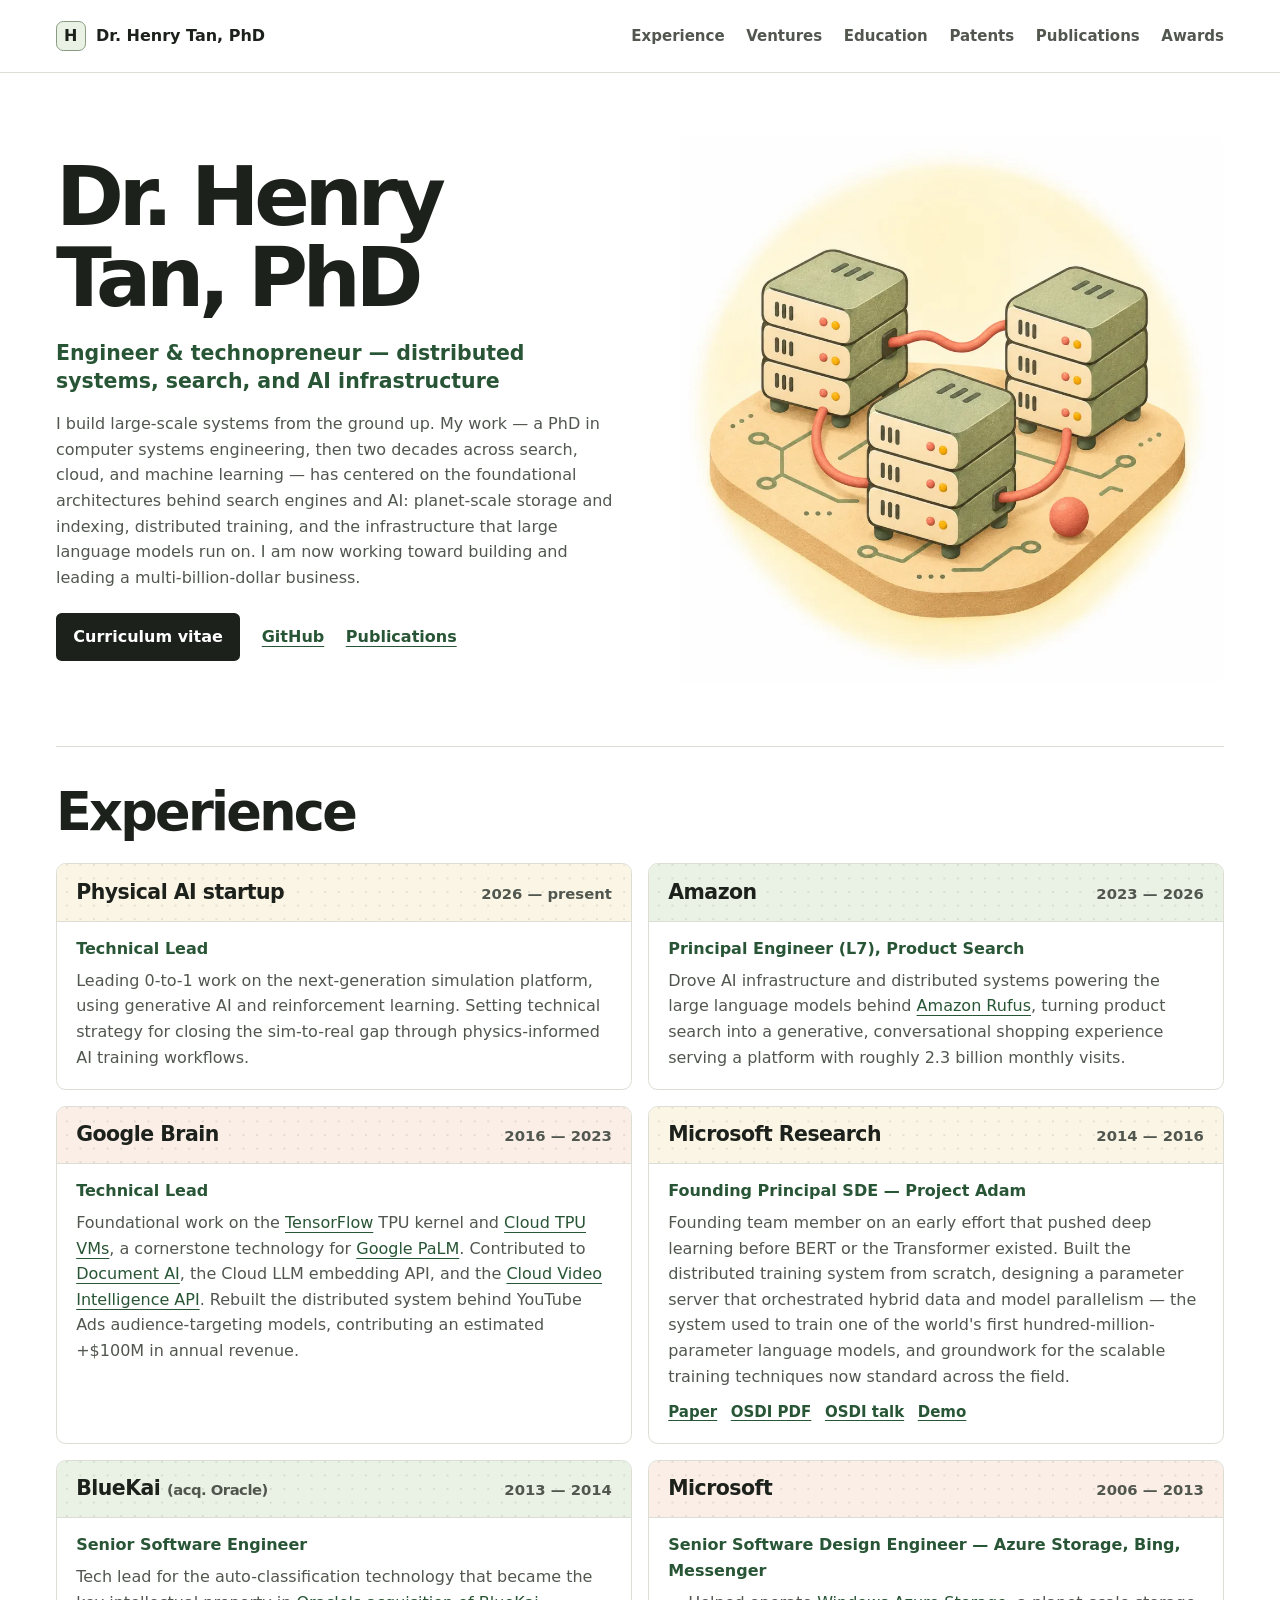
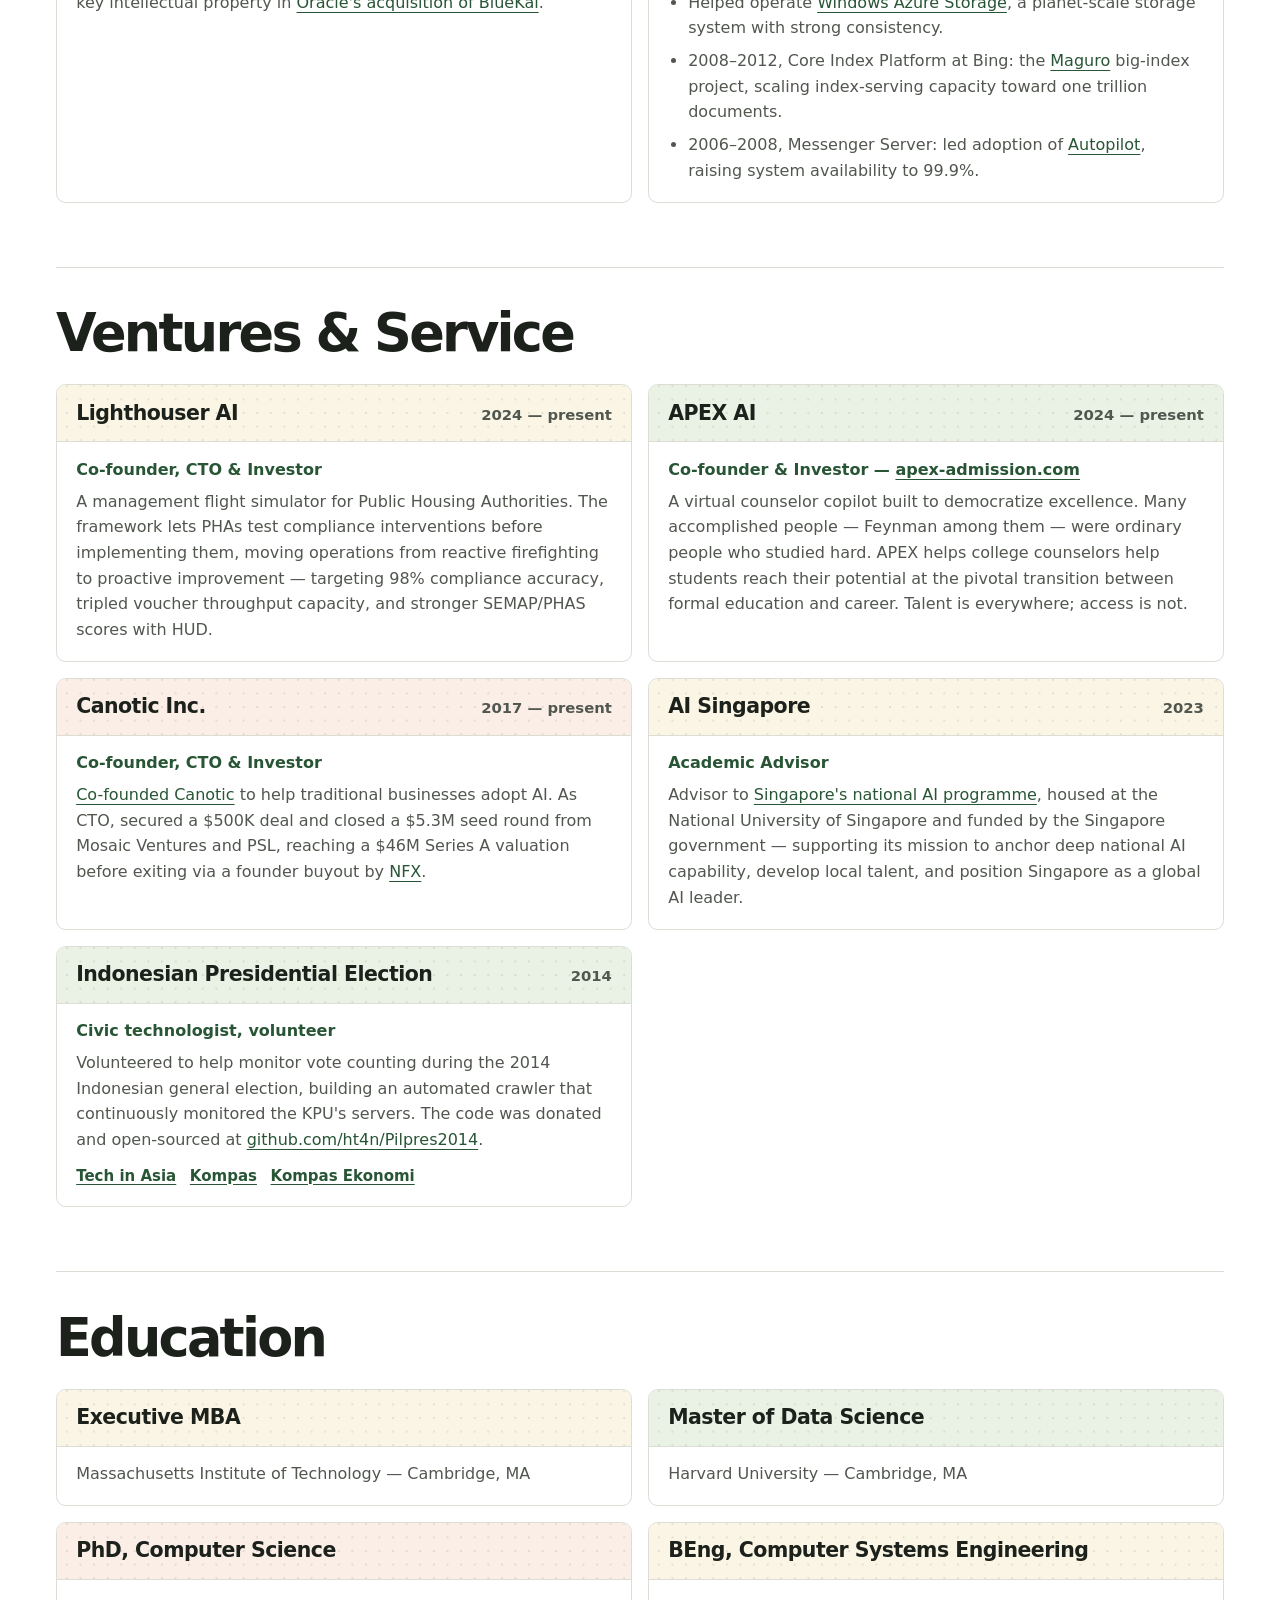
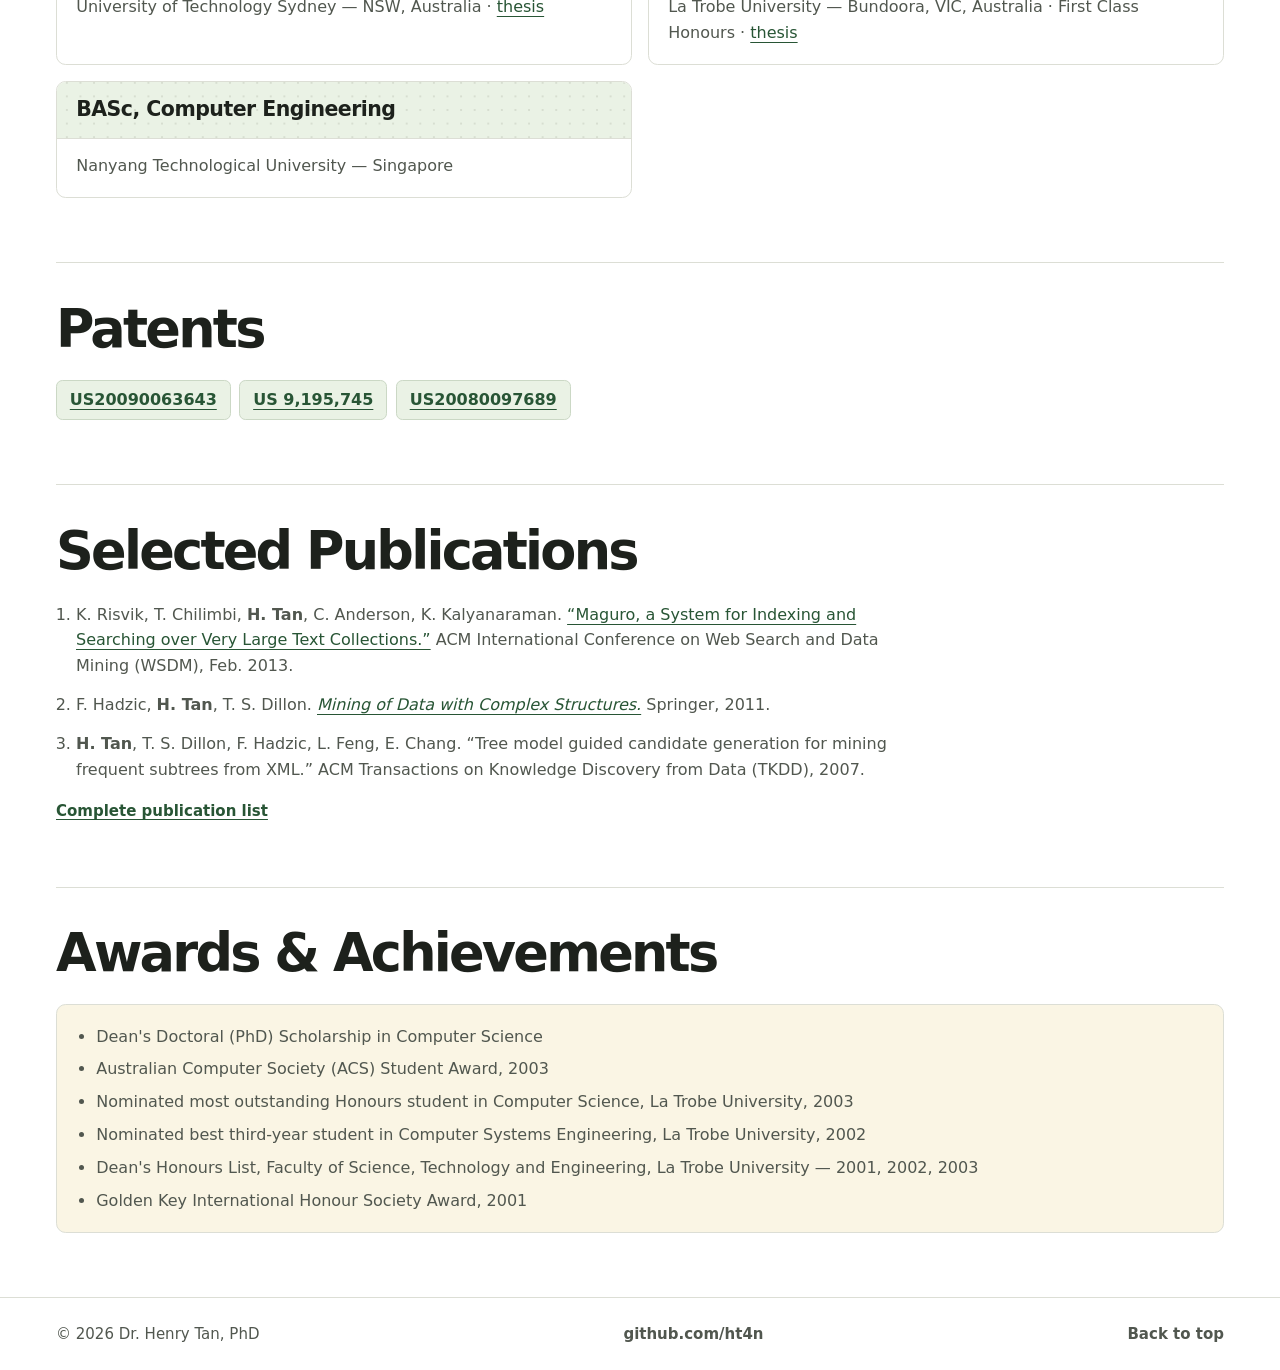
==== commit cbf7d68b: "Remove dates from education entries" ====
--- a/index.html
+++ b/index.html
@@ -238,7 +238,6 @@
         <article class="entry">
           <div class="entry-head">
             <h3>Executive MBA</h3>
-            <span class="dates">Class of 2026</span>
           </div>
           <p class="edu-inst">Massachusetts Institute of Technology — Cambridge, MA</p>
         </article>
@@ -246,7 +245,6 @@
         <article class="entry">
           <div class="entry-head">
             <h3>Master of Data Science</h3>
-            <span class="dates">2026</span>
           </div>
           <p class="edu-inst">Harvard University — Cambridge, MA</p>
         </article>
@@ -254,7 +252,6 @@
         <article class="entry">
           <div class="entry-head">
             <h3>PhD, Computer Science</h3>
-            <span class="dates">2008</span>
           </div>
           <p class="edu-inst">
             University of Technology Sydney — NSW, Australia ·
@@ -265,7 +262,6 @@
         <article class="entry">
           <div class="entry-head">
             <h3>BEng, Computer Systems Engineering</h3>
-            <span class="dates">2002</span>
           </div>
           <p class="edu-inst">
             La Trobe University — Bundoora, VIC, Australia · First Class Honours ·
@@ -276,7 +272,6 @@
         <article class="entry">
           <div class="entry-head">
             <h3>BASc, Computer Engineering</h3>
-            <span class="dates">1998 — 2000</span>
           </div>
           <p class="edu-inst">Nanyang Technological University — Singapore</p>
         </article>
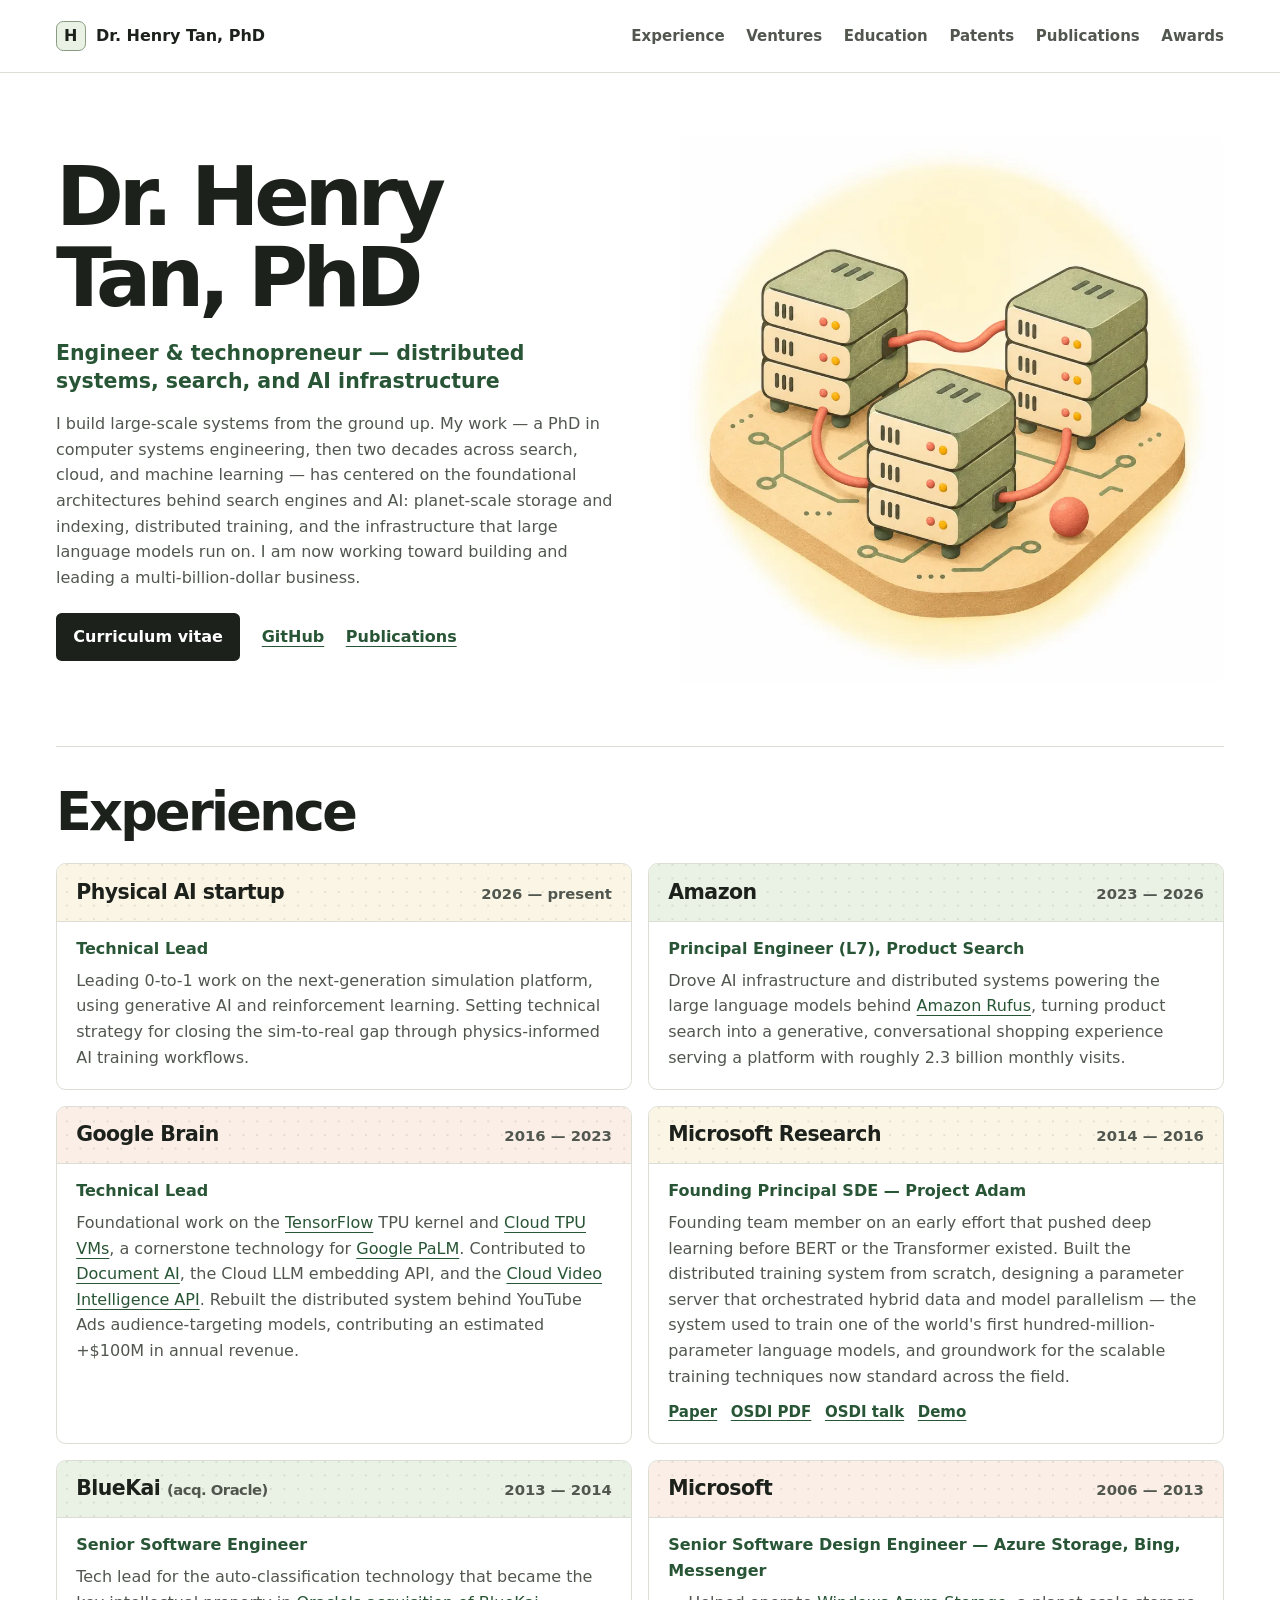
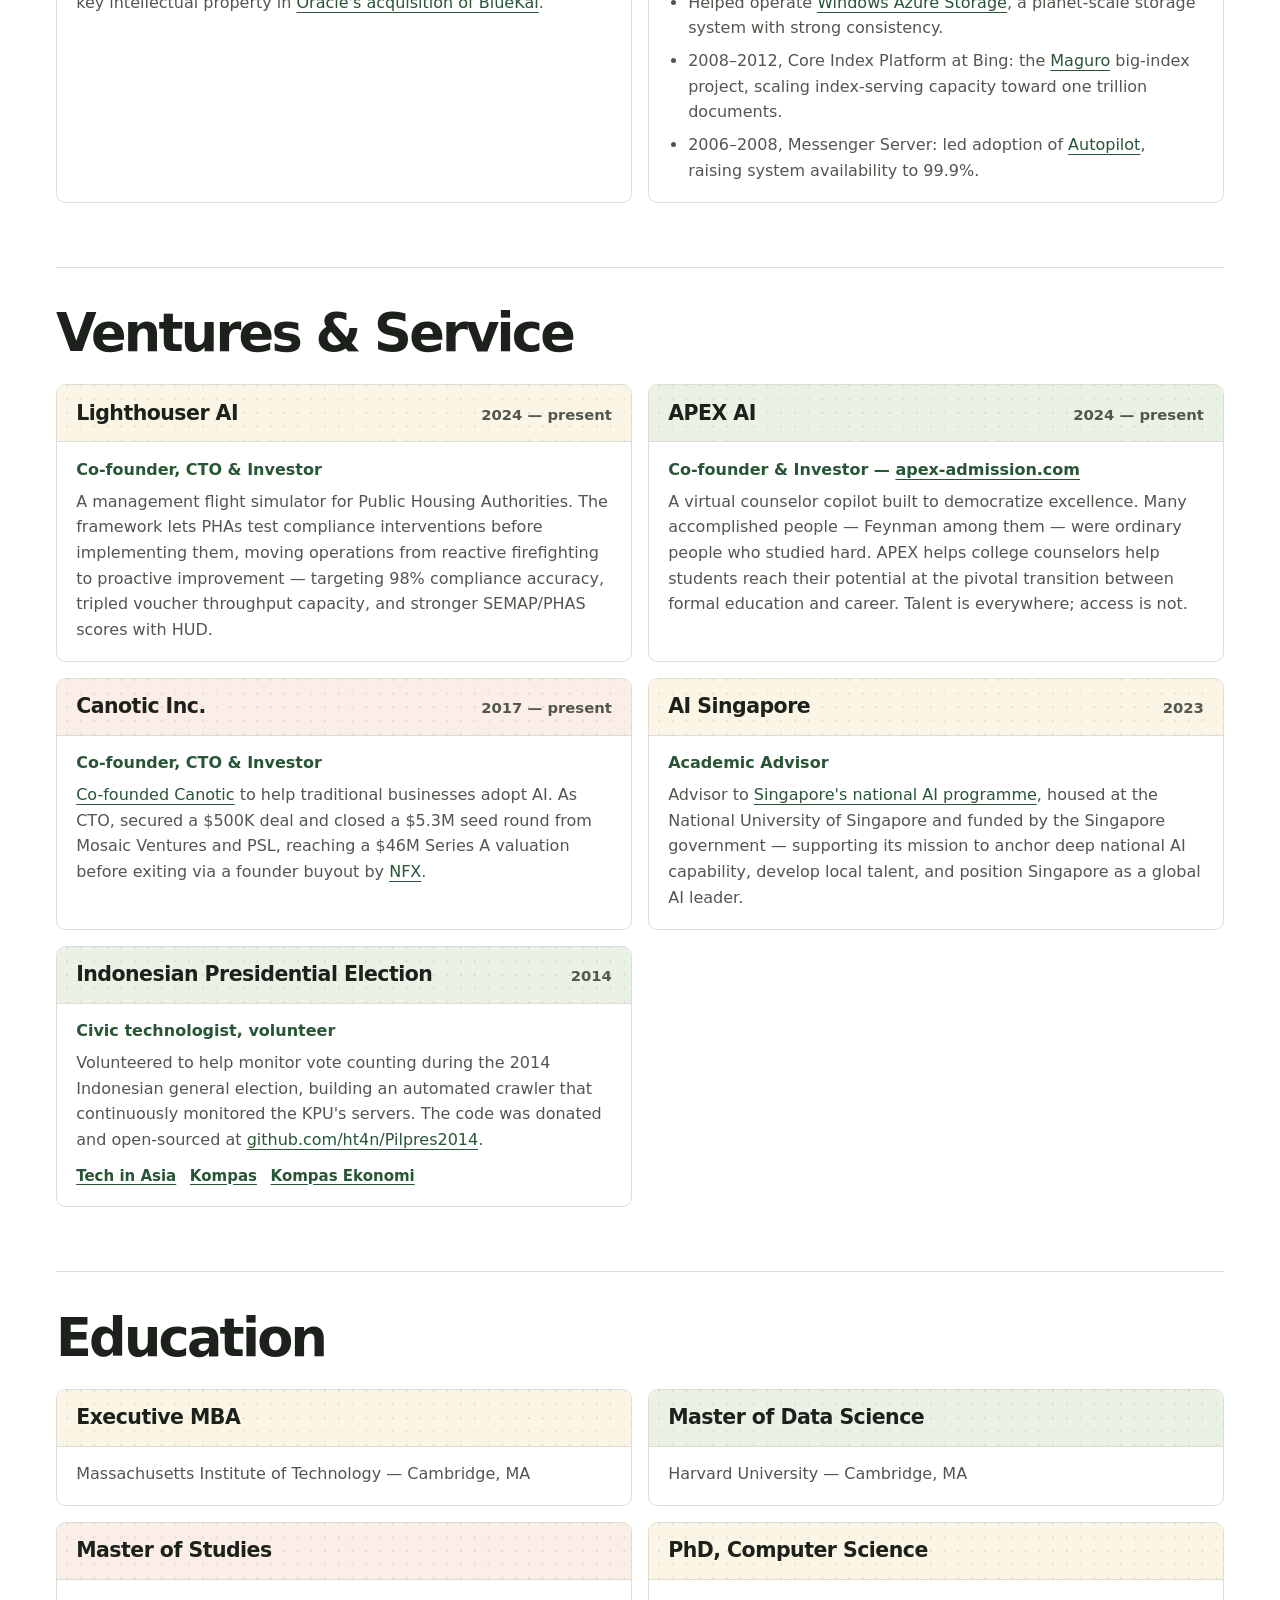
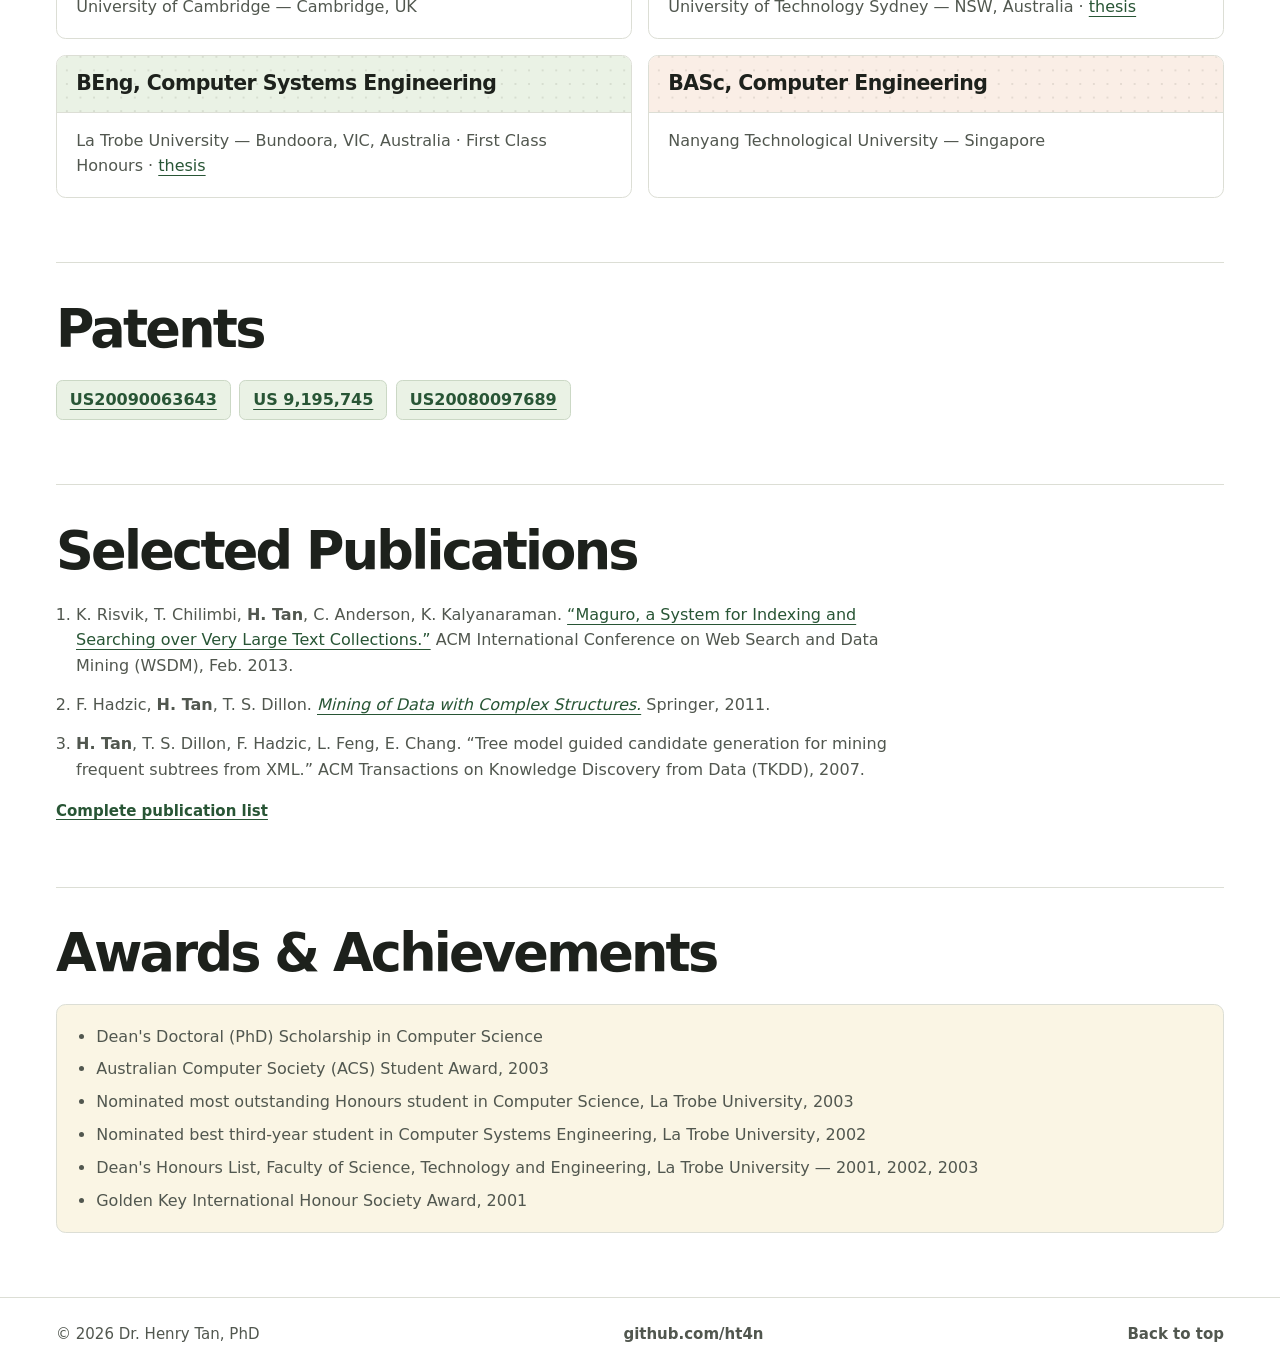
==== commit 2f25373d: "Add University of Cambridge Master of Studies" ====
--- a/index.html
+++ b/index.html
@@ -251,6 +251,13 @@
 
         <article class="entry">
           <div class="entry-head">
+            <h3>Master of Studies</h3>
+          </div>
+          <p class="edu-inst">University of Cambridge — Cambridge, UK</p>
+        </article>
+
+        <article class="entry">
+          <div class="entry-head">
             <h3>PhD, Computer Science</h3>
           </div>
           <p class="edu-inst">
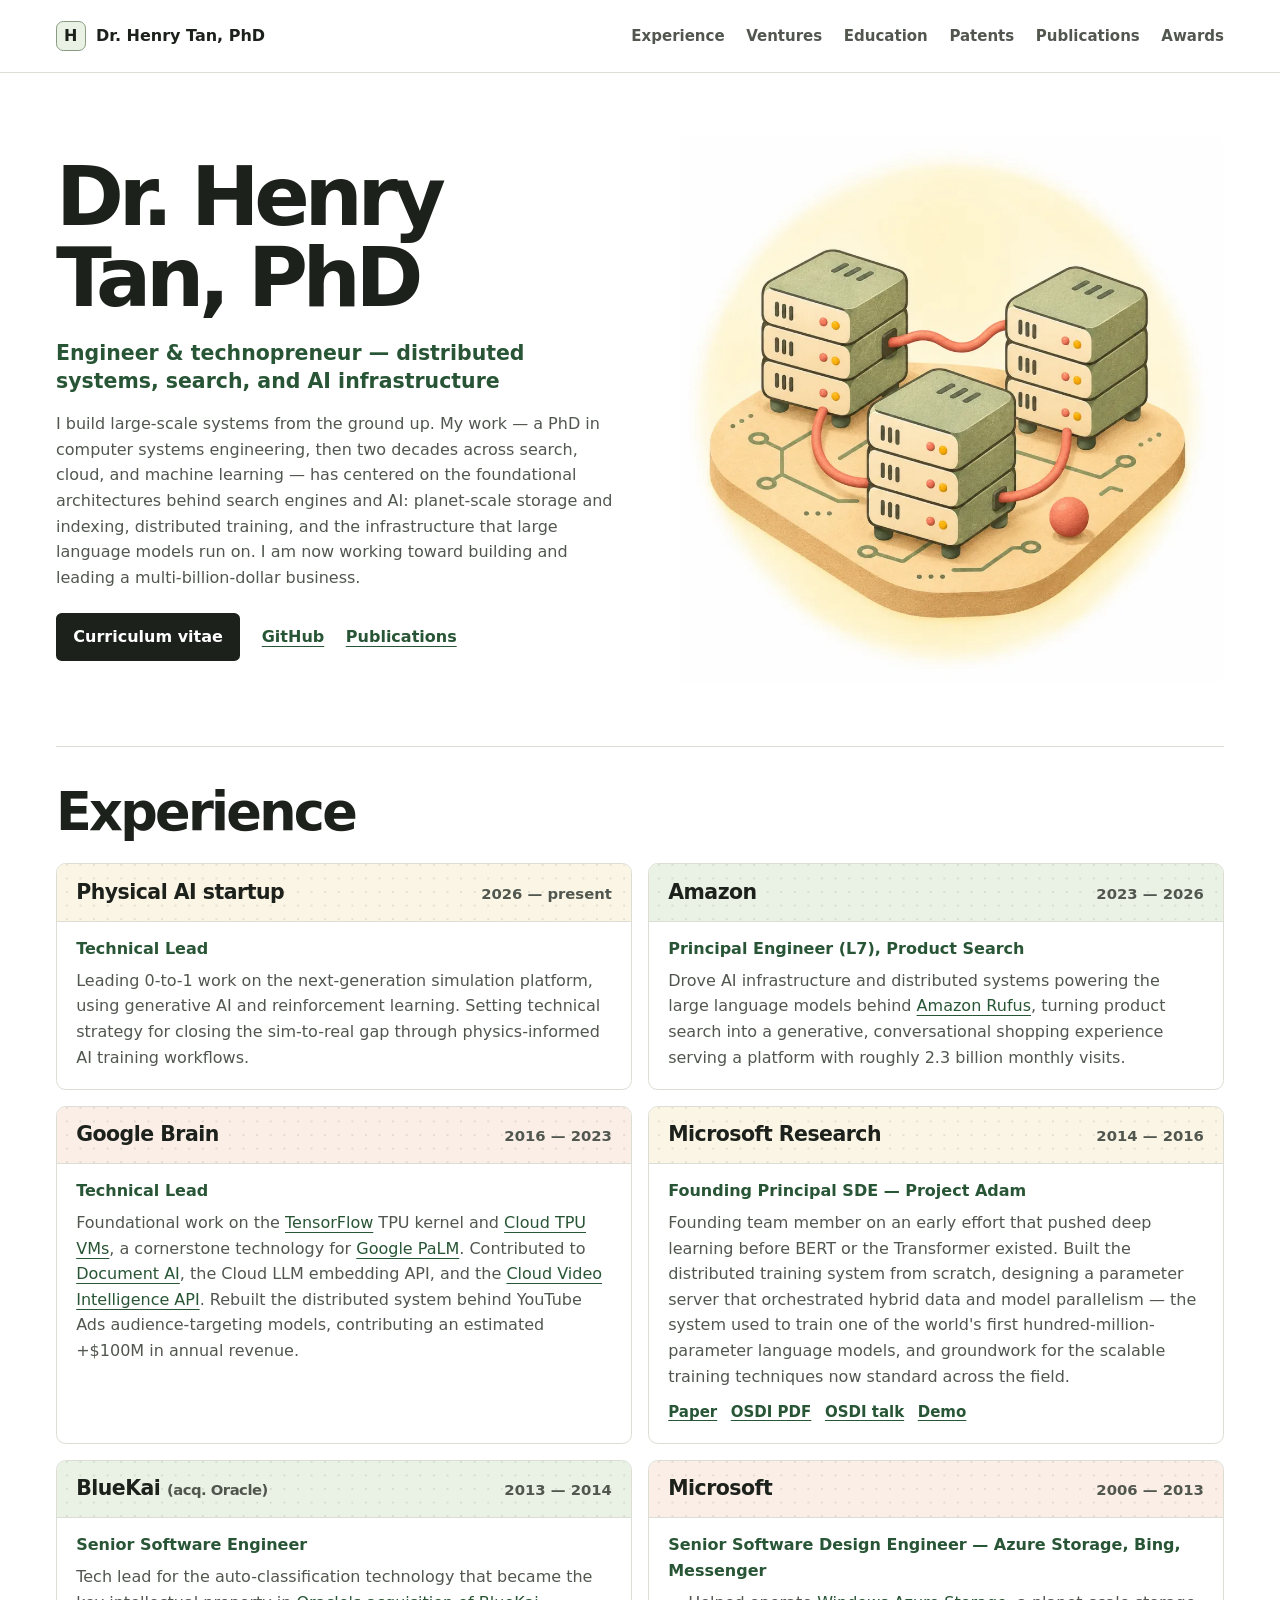
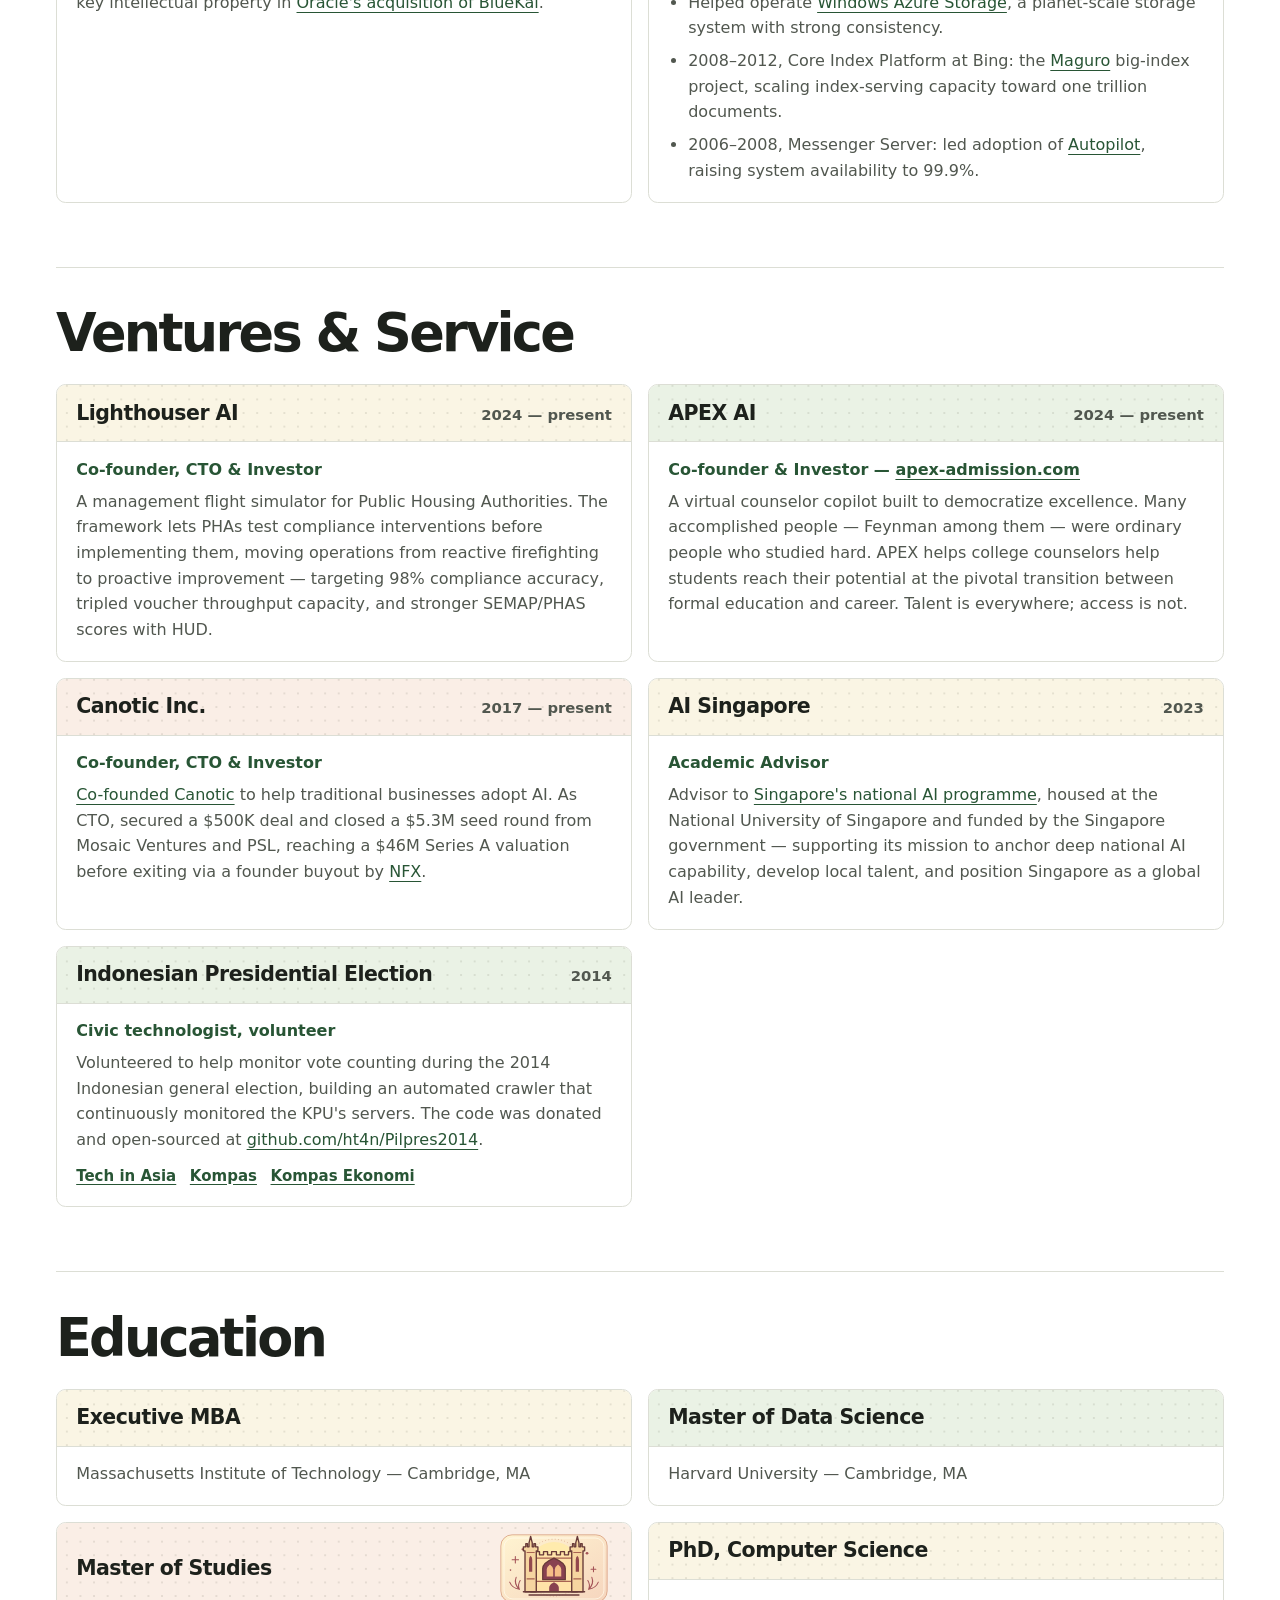
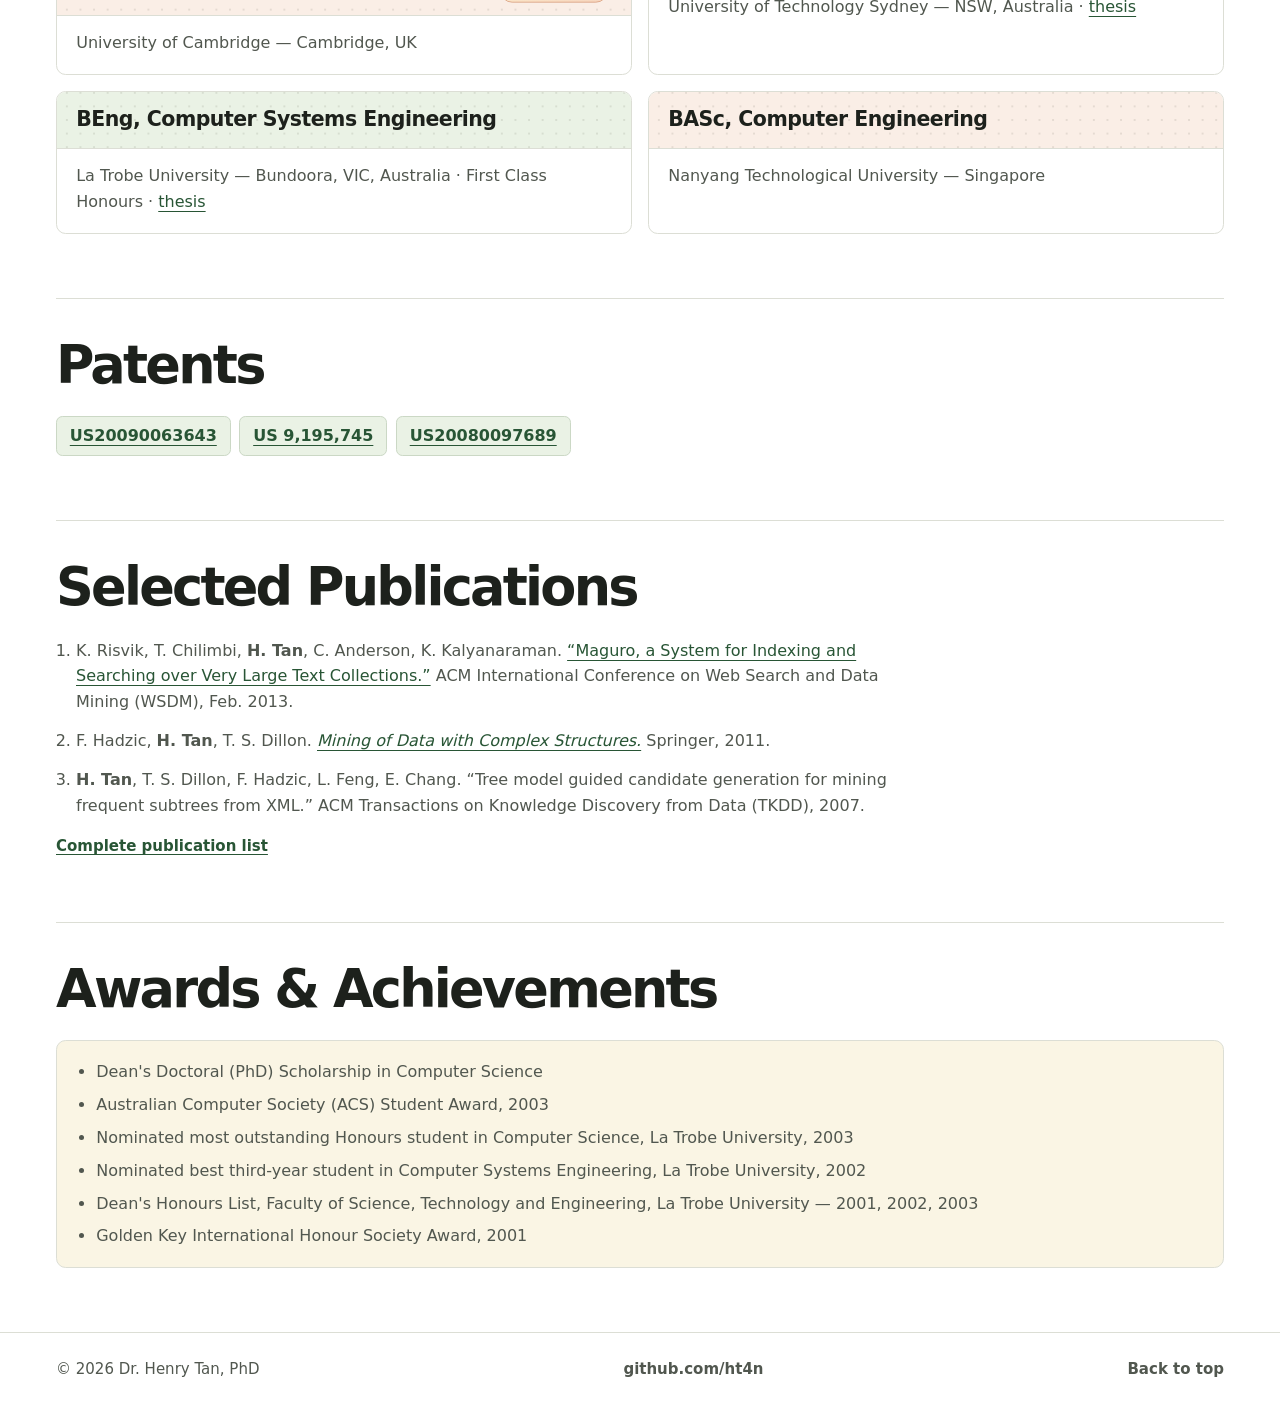
==== commit ac8965c3: "Illustrate the Cambridge education entry" ====
--- a/index.html
+++ b/index.html
@@ -250,8 +250,9 @@
         </article>
 
         <article class="entry">
-          <div class="entry-head">
+          <div class="entry-head entry-head--illustrated">
             <h3>Master of Studies</h3>
+            <img class="entry-art" src="assets/cambridge-chapel.svg" width="144" height="96" alt="" loading="lazy">
           </div>
           <p class="edu-inst">University of Cambridge — Cambridge, UK</p>
         </article>
--- a/styles.css
+++ b/styles.css
@@ -229,6 +229,19 @@
     var(--card-color);
 }
 
+.entry-head--illustrated {
+  align-items: center;
+  gap: .5rem;
+}
+
+.entry-art {
+  display: block;
+  width: clamp(4.25rem, 12vw, 7.25rem);
+  height: auto;
+  margin-block: -.5rem;
+  margin-inline-start: auto;
+}
+
 h3 {
   font-size: 1.28rem;
   line-height: 1.25;
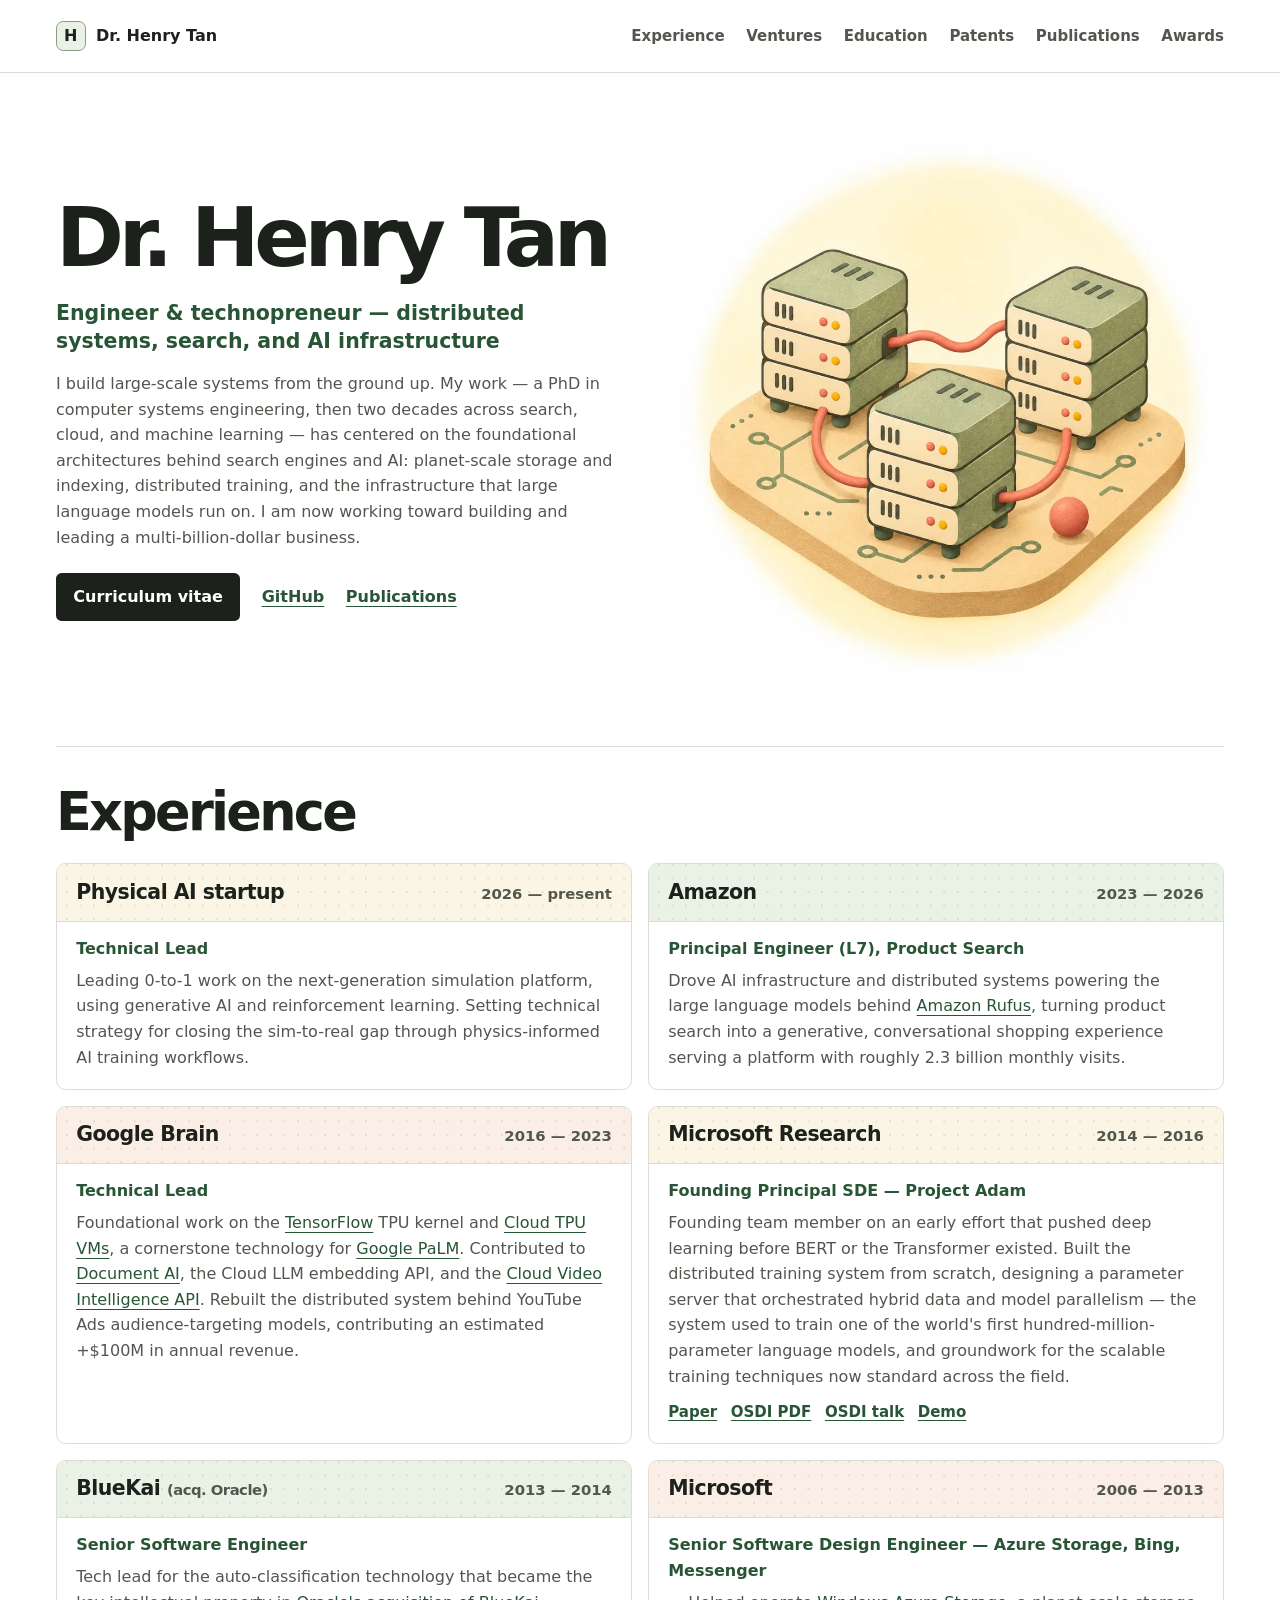
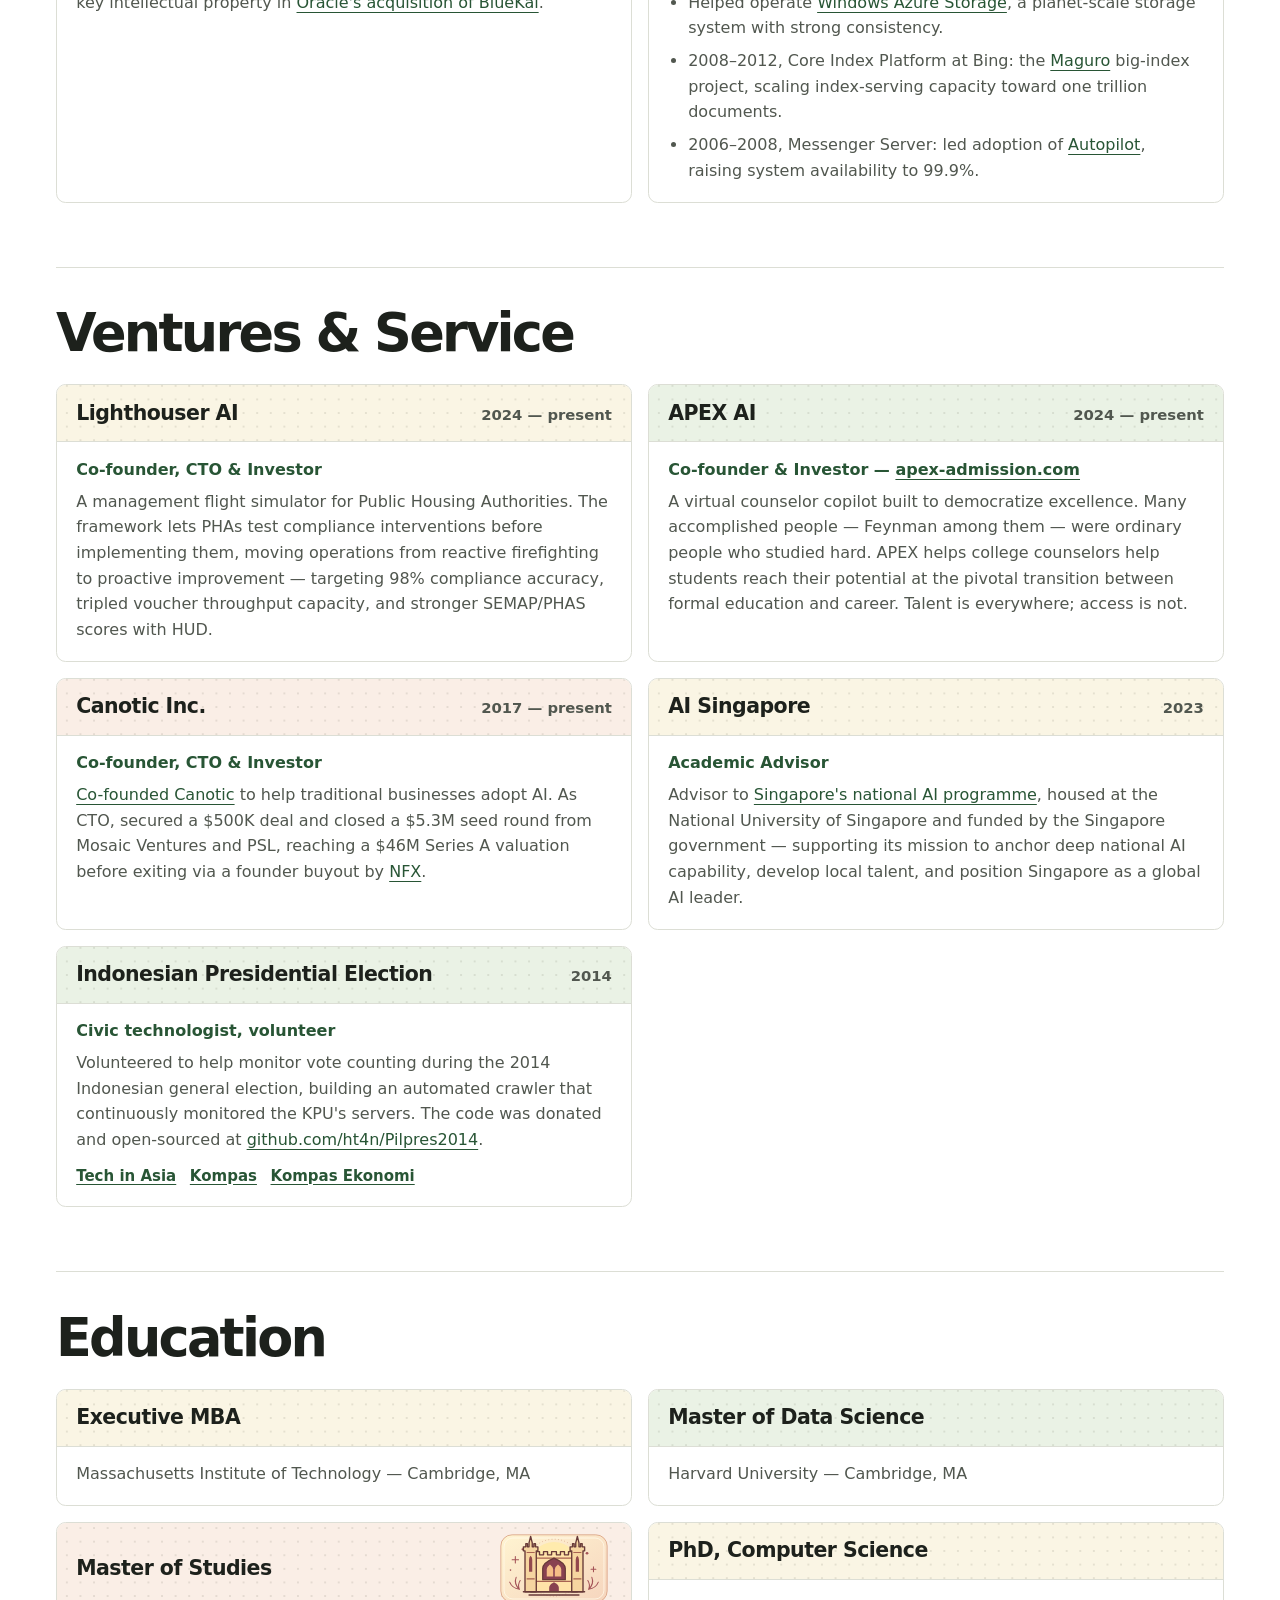
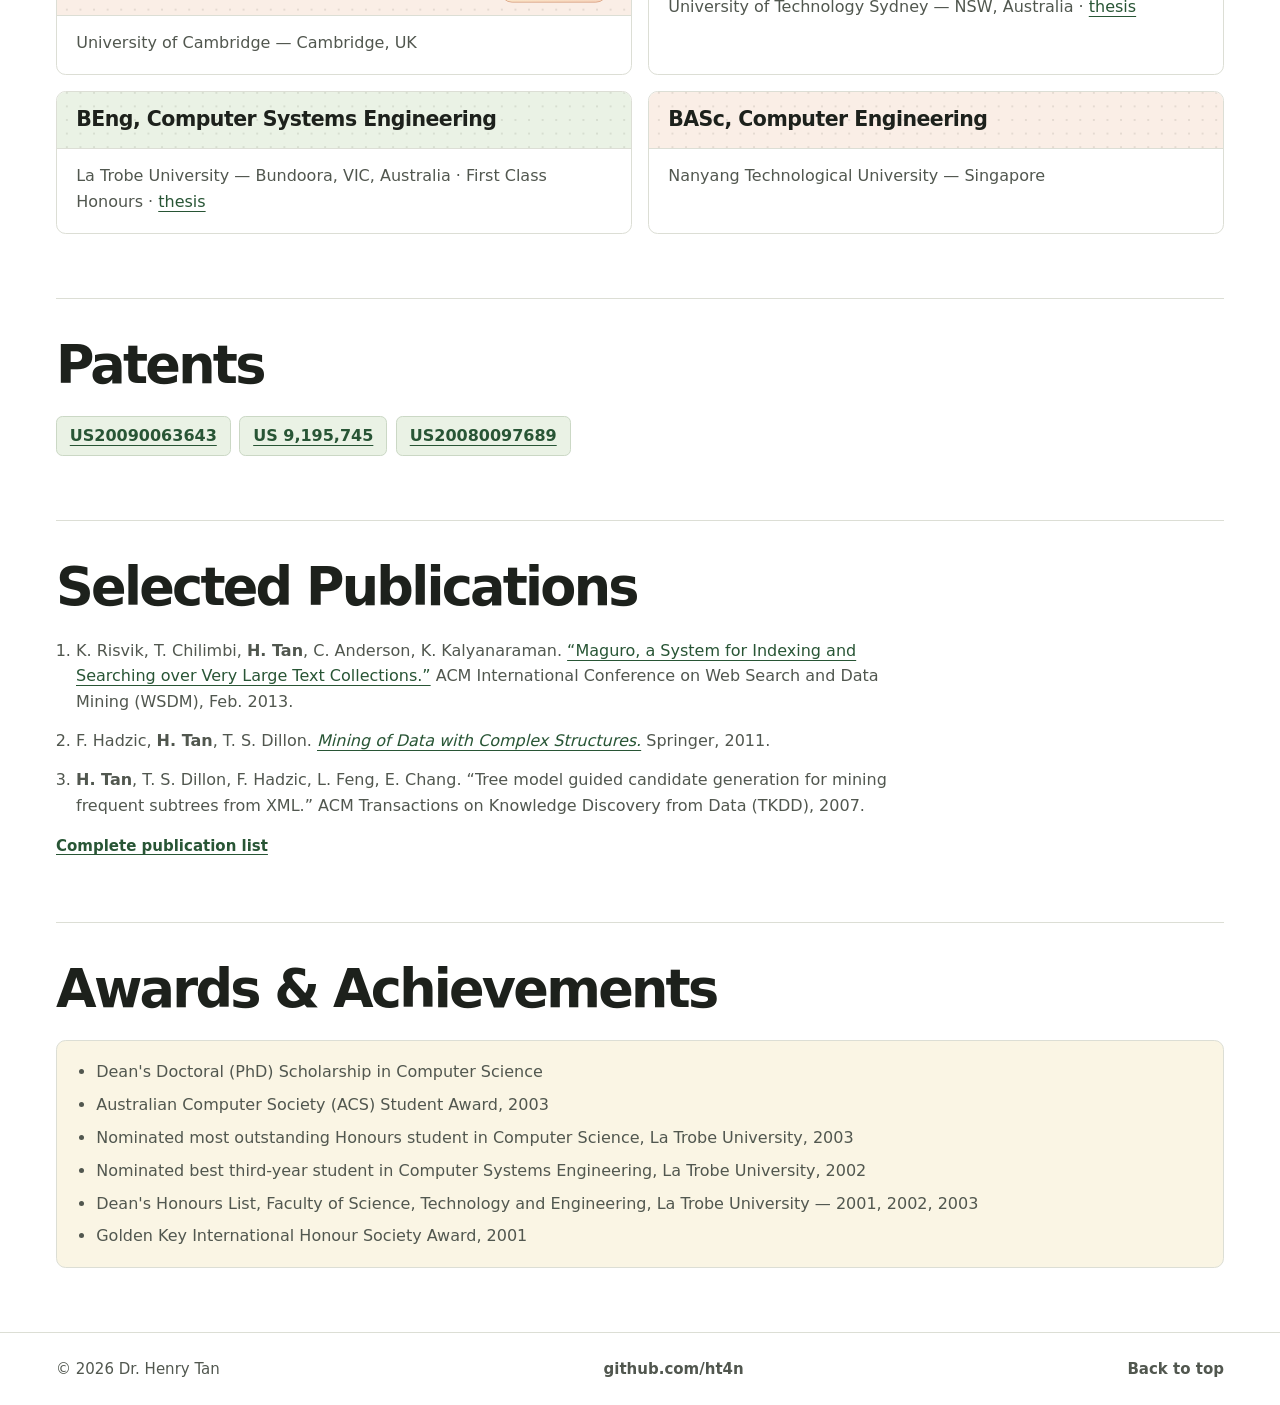
==== commit 766450e9: "Use Dr. Henry Tan as the site name" ====
--- a/index.html
+++ b/index.html
@@ -3,11 +3,11 @@
 <head>
 <meta charset="utf-8">
 <meta name="viewport" content="width=device-width, initial-scale=1">
-<title>Dr. Henry Tan, PhD</title>
-<meta name="description" content="Dr. Henry Tan, PhD — engineer and technopreneur working on large-scale distributed systems, search, and AI infrastructure. Amazon Rufus, Google Brain, Microsoft Research.">
+<title>Dr. Henry Tan</title>
+<meta name="description" content="Dr. Henry Tan — engineer and technopreneur working on large-scale distributed systems, search, and AI infrastructure. Amazon Rufus, Google Brain, Microsoft Research.">
 <meta name="robots" content="index, follow">
-<meta name="author" content="Dr. Henry Tan, PhD">
-<meta property="og:title" content="Dr. Henry Tan, PhD">
+<meta name="author" content="Dr. Henry Tan">
+<meta property="og:title" content="Dr. Henry Tan">
 <meta property="og:description" content="Engineer and technopreneur. Large-scale distributed systems, search, and AI infrastructure.">
 <meta property="og:type" content="profile">
 <link rel="canonical" href="https://henryinharvard.github.io/">
@@ -19,7 +19,7 @@
   <a class="skip-link" href="#main">Skip to content</a>
   <header class="site-header">
     <div class="page-width header-inner">
-      <a class="wordmark" href="#top"><span class="mark" aria-hidden="true">H</span> Dr. Henry Tan, PhD</a>
+      <a class="wordmark" href="#top"><span class="mark" aria-hidden="true">H</span> Dr. Henry Tan</a>
       <nav class="site-nav" aria-label="Main navigation">
         <ul>
           <li><a href="#experience">Experience</a></li>
@@ -36,7 +36,7 @@
   <main class="page-width" id="main" tabindex="-1">
     <section class="hero" aria-labelledby="name">
       <div class="hero-copy">
-        <h1 id="name">Dr. Henry Tan, PhD</h1>
+        <h1 id="name">Dr. Henry Tan</h1>
         <p class="tagline">Engineer &amp; technopreneur — distributed systems, search, and AI infrastructure</p>
         <p class="lede">
           I build large-scale systems from the ground up. My work — a PhD in computer&nbsp;systems
@@ -334,7 +334,7 @@
 
   <footer class="site-footer">
     <div class="page-width footer-inner">
-      <span>© <span id="year">2026</span> Dr. Henry Tan, PhD</span>
+      <span>© <span id="year">2026</span> Dr. Henry Tan</span>
       <span><a href="https://github.com/ht4n">github.com/ht4n</a></span>
       <a href="#top">Back to top</a>
     </div>
